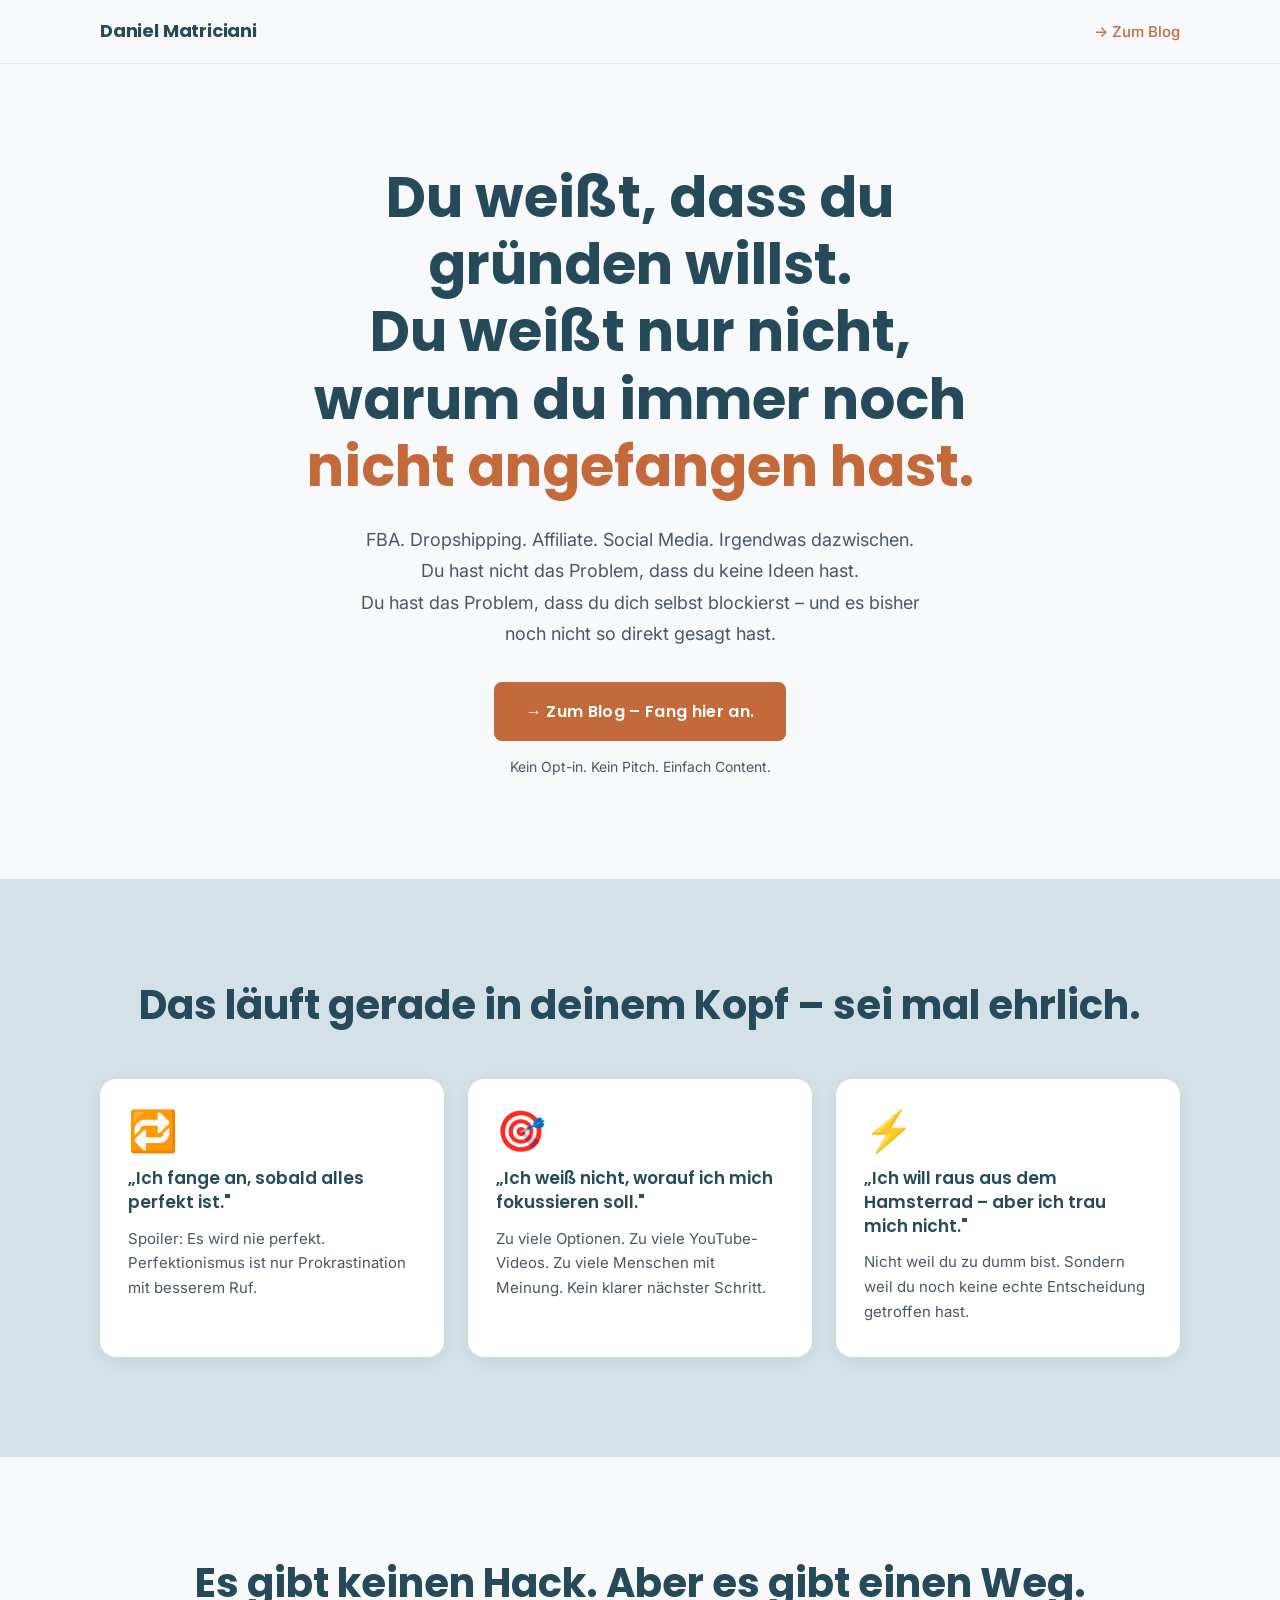
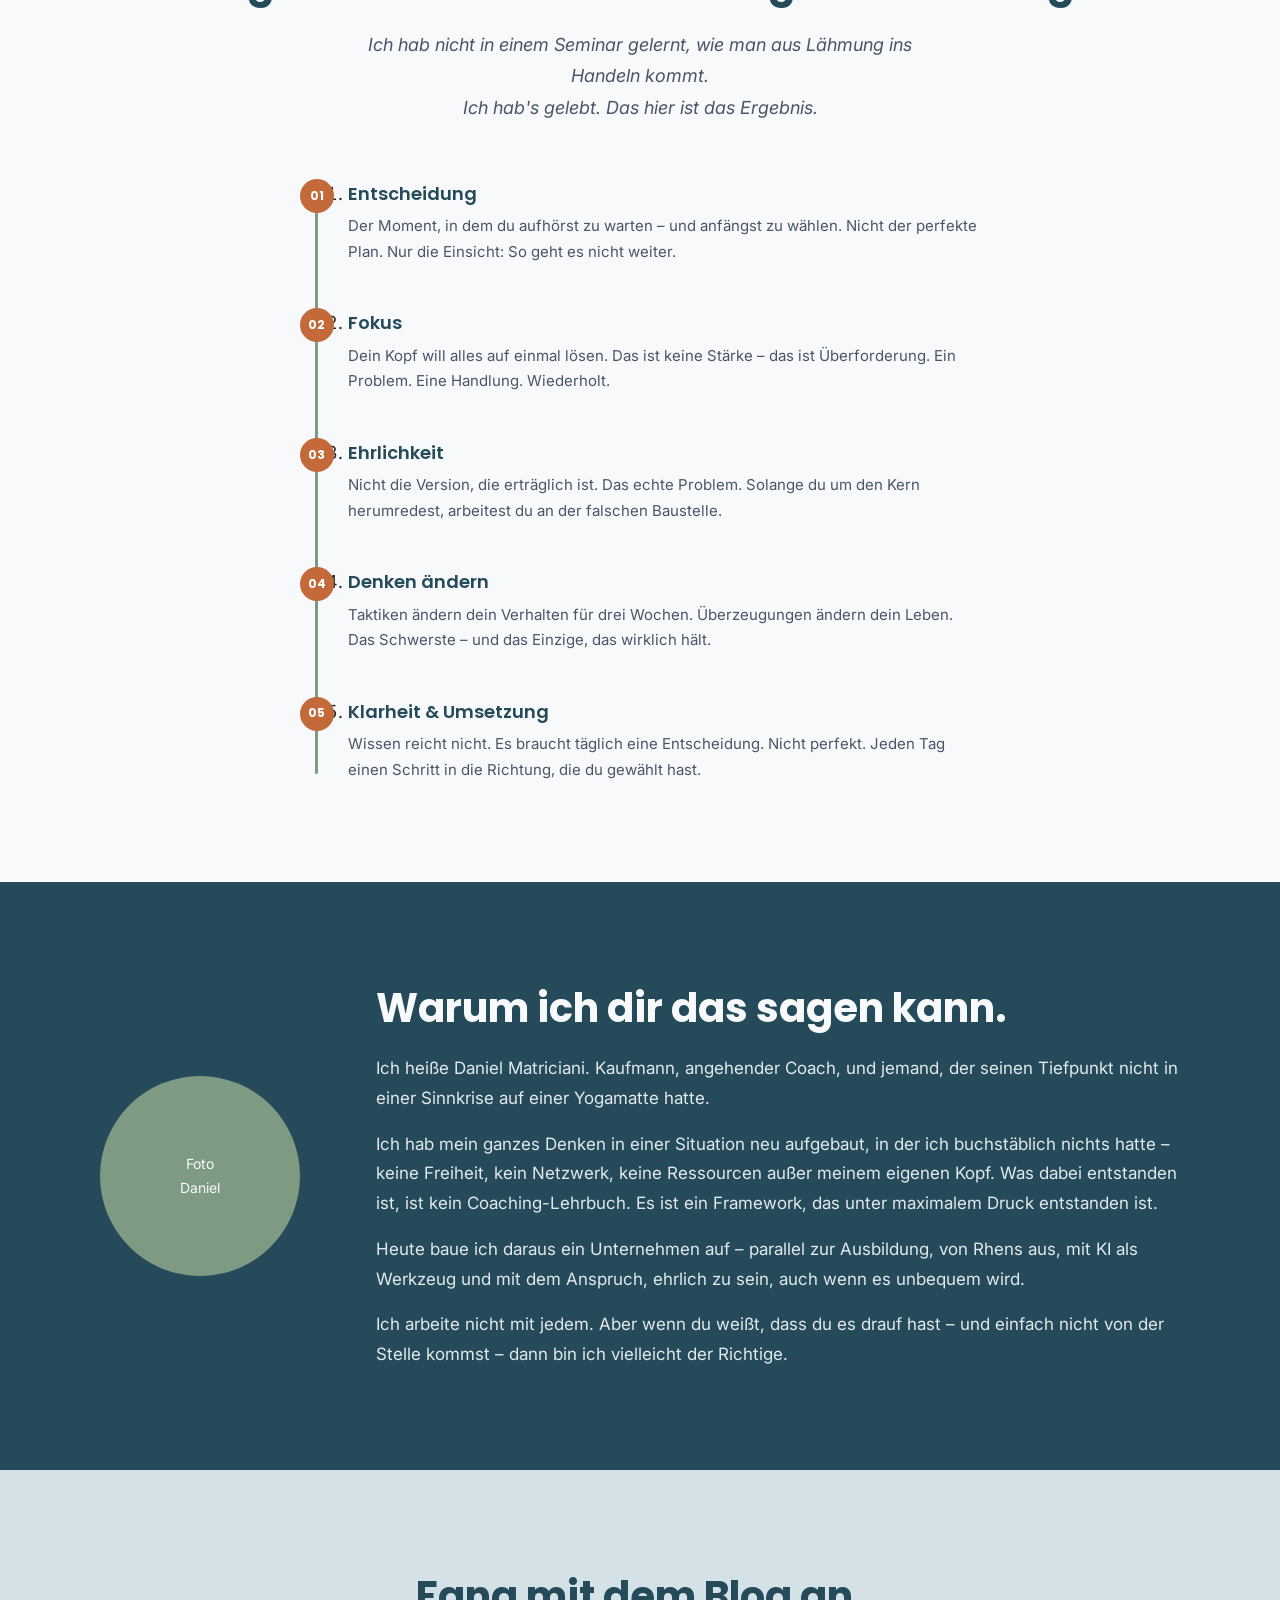
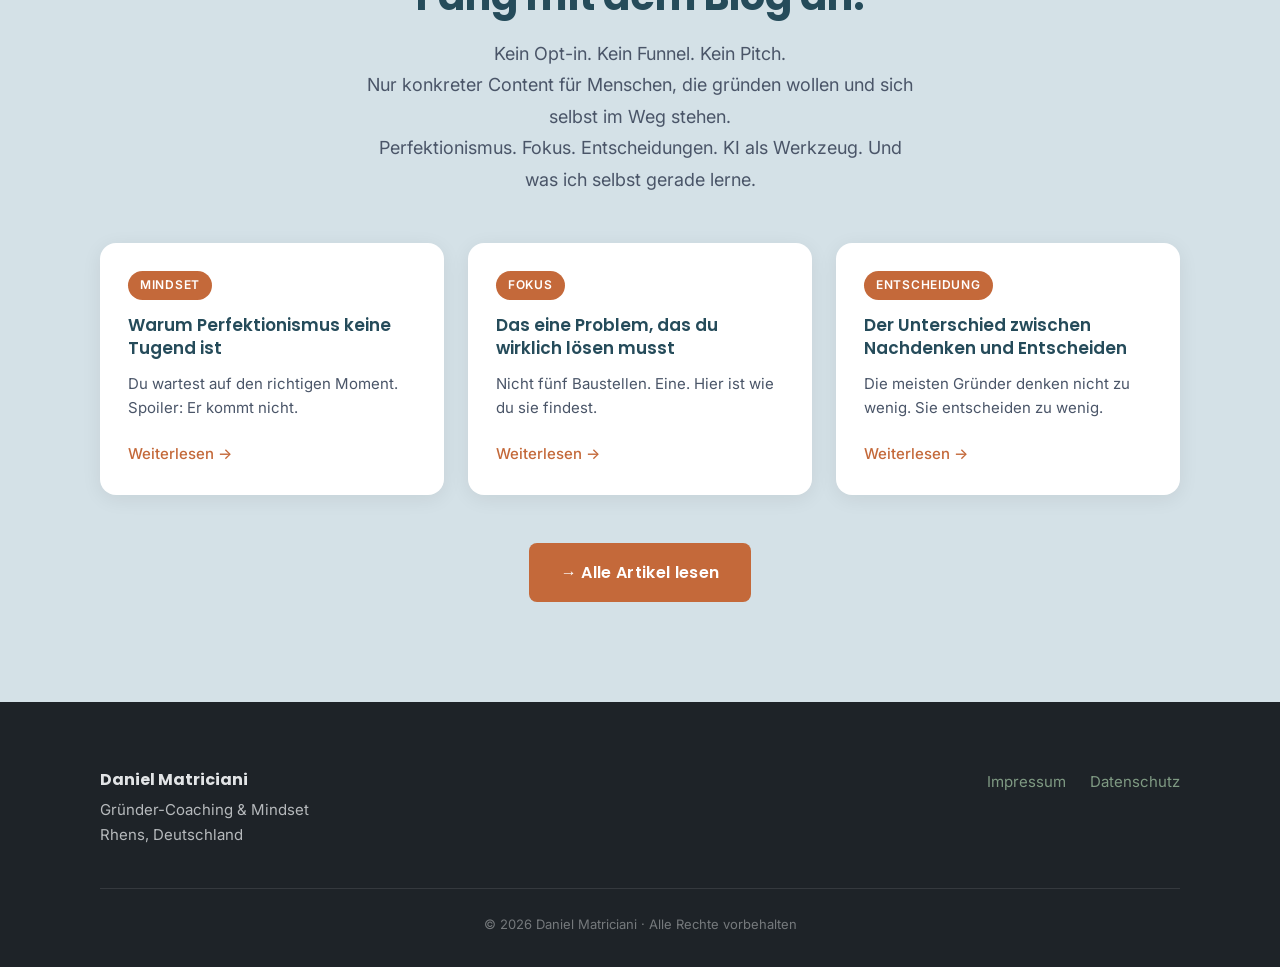
==== index.html @ a430b9f8 "Add high-converting one-pager landing page for Daniel Matriciani Builds a complete, mobile-first sin" ====
<!DOCTYPE html>
<html lang="de">
<head>
  <meta charset="UTF-8" />
  <meta name="viewport" content="width=device-width, initial-scale=1.0" />
  <meta name="description" content="Daniel Matriciani – Gründer-Coaching & Mindset. Für Menschen, die gründen wollen und sich selbst im Weg stehen." />
  <title>Daniel Matriciani – Gründer-Coaching & Mindset</title>

  <!-- Favicon Placeholder -->
  <link rel="icon" href="data:image/svg+xml,<svg xmlns='http://www.w3.org/2000/svg' viewBox='0 0 32 32'><rect width='32' height='32' fill='%23254B5A'/><text x='50%25' y='56%25' dominant-baseline='middle' text-anchor='middle' font-size='20' fill='%23F7F9FB' font-family='sans-serif'>D</text></svg>" />

  <!-- Google Fonts -->
  <style>
    @import url('https://fonts.googleapis.com/css2?family=Inter:wght@400;500&family=Poppins:wght@600;700&display=swap');
  </style>

  <style>
    /* ============================================================
       CSS CUSTOM PROPERTIES
    ============================================================ */
    :root {
      --color-primary:     #254B5A;
      --color-secondary:   #7F9A83;
      --color-accent:      #C4693A;
      --color-bg:          #F7F9FB;
      --color-surface:     #D4E1E7;
      --color-text:        #1E2328;
      --color-text-light:  #4A5568;

      --font-heading: 'Poppins', sans-serif;
      --font-body:    'Inter', sans-serif;

      --radius-card:  16px;
      --shadow-soft:  0 4px 20px rgba(0, 0, 0, 0.07);
      --shadow-hover: 0 8px 32px rgba(0, 0, 0, 0.13);

      --section-pad: clamp(64px, 8vw, 100px);
    }

    /* ============================================================
       RESET & BASE
    ============================================================ */
    *, *::before, *::after {
      box-sizing: border-box;
      margin: 0;
      padding: 0;
    }

    html {
      scroll-behavior: smooth;
      font-size: 100%;
    }

    body {
      font-family: var(--font-body);
      font-size: clamp(1rem, 2vw, 1.125rem);
      line-height: 1.7;
      color: var(--color-text);
      background-color: var(--color-bg);
      -webkit-font-smoothing: antialiased;
    }

    h1, h2, h3 {
      font-family: var(--font-heading);
      line-height: 1.2;
    }

    h2 {
      line-height: 1.3;
    }

    a {
      color: var(--color-accent);
      text-decoration: none;
    }

    a:hover {
      text-decoration: underline;
    }

    img {
      max-width: 100%;
      height: auto;
      display: block;
    }

    ul {
      list-style: none;
    }

    /* ============================================================
       UTILITY CLASSES
    ============================================================ */
    .container {
      width: 100%;
      max-width: 1160px;
      margin-left: auto;
      margin-right: auto;
      padding-left: clamp(20px, 5vw, 40px);
      padding-right: clamp(20px, 5vw, 40px);
    }

    .text-center {
      text-align: center;
    }

    /* CTA Button */
    .btn-cta {
      display: inline-block;
      background-color: var(--color-accent);
      color: #fff;
      font-family: var(--font-heading);
      font-weight: 600;
      font-size: 1rem;
      letter-spacing: 0.02em;
      padding: 16px 32px;
      border-radius: 8px;
      border: none;
      cursor: pointer;
      text-decoration: none;
      transition: filter 0.2s ease, transform 0.2s ease;
    }

    .btn-cta:hover,
    .btn-cta:focus-visible {
      filter: brightness(1.1);
      transform: translateY(-2px);
      text-decoration: none;
    }

    .btn-cta:focus-visible {
      outline: 3px solid var(--color-accent);
      outline-offset: 4px;
    }

    /* ============================================================
       NAVIGATION
    ============================================================ */
    /* nav section start */
    .site-nav {
      position: sticky;
      top: 0;
      z-index: 100;
      height: 64px;
      background-color: var(--color-bg);
      border-bottom: 1px solid rgba(37, 75, 90, 0.08);
      display: flex;
      align-items: center;
      transition: box-shadow 0.2s ease;
    }

    .site-nav.scrolled {
      box-shadow: 0 2px 16px rgba(0, 0, 0, 0.08);
    }

    .nav-inner {
      display: flex;
      align-items: center;
      justify-content: space-between;
      width: 100%;
    }

    .nav-logo {
      font-family: var(--font-heading);
      font-weight: 700;
      font-size: 1.125rem;
      color: var(--color-primary);
      text-decoration: none;
      letter-spacing: -0.01em;
    }

    .nav-logo:hover {
      text-decoration: none;
      opacity: 0.85;
    }

    .nav-cta {
      font-family: var(--font-body);
      font-weight: 500;
      color: var(--color-accent);
      font-size: 0.9375rem;
      text-decoration: none;
      transition: opacity 0.15s ease;
    }

    .nav-cta:hover {
      text-decoration: underline;
      opacity: 0.85;
    }
    /* nav section end */

    /* ============================================================
       SECTION 1: HERO
    ============================================================ */
    /* hero section start */
    .section-hero {
      background-color: var(--color-bg);
      padding: var(--section-pad) 0;
      text-align: center;
    }

    .hero-inner {
      max-width: 720px;
      margin: 0 auto;
    }

    .hero-h1 {
      font-size: clamp(2rem, 5vw, 3.5rem);
      font-weight: 700;
      margin-bottom: 1.5rem;
    }

    .hero-h1 .line-teal {
      display: block;
      color: var(--color-primary);
    }

    .hero-h1 .line-accent {
      display: block;
      color: var(--color-accent);
    }

    .hero-subtext {
      font-size: clamp(1rem, 2vw, 1.125rem);
      color: var(--color-text-light);
      max-width: 580px;
      margin: 0 auto 2rem;
      line-height: 1.75;
    }

    .hero-trust {
      display: block;
      margin-top: 0.875rem;
      font-size: 0.875rem;
      color: var(--color-text-light);
    }
    /* hero section end */

    /* ============================================================
       SECTION 2: PROBLEM
    ============================================================ */
    /* problem section start */
    .section-problem {
      background-color: var(--color-surface);
      padding: var(--section-pad) 0;
    }

    .problem-h2 {
      font-size: clamp(1.5rem, 3.5vw, 2.5rem);
      color: var(--color-primary);
      text-align: center;
      margin-bottom: 3rem;
    }

    .problem-cards {
      display: grid;
      grid-template-columns: repeat(3, 1fr);
      gap: 24px;
    }

    @media (max-width: 768px) {
      .problem-cards {
        grid-template-columns: 1fr;
      }
    }

    .problem-card {
      background: #fff;
      border-radius: var(--radius-card);
      padding: 32px 28px;
      box-shadow: var(--shadow-soft);
      transition: transform 0.2s ease, box-shadow 0.2s ease;
    }

    .problem-card:hover {
      transform: translateY(-4px);
      box-shadow: var(--shadow-hover);
    }

    .problem-card-icon {
      font-size: 2.5rem;
      line-height: 1;
      margin-bottom: 16px;
      display: block;
    }

    .problem-card-headline {
      font-family: var(--font-heading);
      font-weight: 600;
      font-size: 1.0625rem;
      color: var(--color-primary);
      margin-bottom: 0.75rem;
      line-height: 1.4;
    }

    .problem-card-text {
      font-size: 0.9375rem;
      color: var(--color-text-light);
      line-height: 1.65;
    }
    /* problem section end */

    /* ============================================================
       SECTION 3: FRAMEWORK
    ============================================================ */
    /* framework section start */
    .section-framework {
      background-color: var(--color-bg);
      padding: var(--section-pad) 0;
    }

    .framework-h2 {
      font-size: clamp(1.5rem, 3.5vw, 2.5rem);
      color: var(--color-primary);
      text-align: center;
      margin-bottom: 1.25rem;
    }

    .framework-intro {
      font-style: italic;
      color: var(--color-text-light);
      text-align: center;
      max-width: 600px;
      margin: 0 auto 3.5rem;
      line-height: 1.75;
    }

    /* Timeline */
    .timeline {
      position: relative;
      max-width: 680px;
      margin: 0 auto;
      padding-left: 48px;
    }

    .timeline::before {
      content: '';
      position: absolute;
      left: 15px;
      top: 8px;
      bottom: 8px;
      width: 3px;
      background-color: var(--color-secondary);
      border-radius: 2px;
    }

    .timeline-step {
      position: relative;
      margin-bottom: 2.75rem;
    }

    .timeline-step:last-child {
      margin-bottom: 0;
    }

    .timeline-badge {
      position: absolute;
      left: -48px;
      top: 0;
      width: 34px;
      height: 34px;
      border-radius: 50%;
      background-color: var(--color-accent);
      color: #fff;
      font-family: var(--font-heading);
      font-weight: 700;
      font-size: 0.75rem;
      display: flex;
      align-items: center;
      justify-content: center;
      letter-spacing: 0.01em;
    }

    .timeline-title {
      font-family: var(--font-heading);
      font-weight: 600;
      font-size: 1.125rem;
      color: var(--color-primary);
      margin-bottom: 0.5rem;
      line-height: 1.3;
    }

    .timeline-text {
      color: var(--color-text-light);
      font-size: 0.9375rem;
      line-height: 1.7;
    }
    /* framework section end */

    /* ============================================================
       SECTION 4: ÜBER MICH
    ============================================================ */
    /* about section start */
    .section-about {
      background-color: var(--color-primary);
      padding: var(--section-pad) 0;
    }

    .about-inner {
      display: grid;
      grid-template-columns: 220px 1fr;
      gap: 56px;
      align-items: center;
    }

    @media (max-width: 680px) {
      .about-inner {
        grid-template-columns: 1fr;
        gap: 32px;
        text-align: center;
      }

      .about-photo-wrap {
        margin: 0 auto;
      }
    }

    .about-photo-wrap {
      width: 200px;
      height: 200px;
      border-radius: 50%;
      overflow: hidden;
      background-color: var(--color-secondary);
      display: flex;
      align-items: center;
      justify-content: center;
      flex-shrink: 0;
    }

    .about-photo-wrap img {
      width: 100%;
      height: 100%;
      object-fit: cover;
      object-position: top center;
    }

    .about-photo-placeholder {
      color: var(--color-bg);
      font-family: var(--font-body);
      font-size: 0.875rem;
      text-align: center;
    }

    .about-h2 {
      font-size: clamp(1.5rem, 3.5vw, 2.5rem);
      color: var(--color-bg);
      margin-bottom: 1.25rem;
    }

    .about-copy {
      color: rgba(247, 249, 251, 0.9);
      font-size: clamp(0.9375rem, 1.8vw, 1.0625rem);
      line-height: 1.75;
    }

    .about-copy p + p {
      margin-top: 1rem;
    }
    /* about section end */

    /* ============================================================
       SECTION 5: BLOG
    ============================================================ */
    /* blog section start */
    .section-blog {
      background-color: var(--color-surface);
      padding: var(--section-pad) 0;
    }

    .blog-h2 {
      font-size: clamp(1.5rem, 3.5vw, 2.5rem);
      color: var(--color-primary);
      text-align: center;
      margin-bottom: 1rem;
    }

    .blog-subtext {
      text-align: center;
      max-width: 560px;
      margin: 0 auto 3rem;
      color: var(--color-text-light);
      line-height: 1.75;
    }

    .blog-cards {
      display: grid;
      grid-template-columns: repeat(3, 1fr);
      gap: 24px;
      margin-bottom: 3rem;
    }

    @media (max-width: 768px) {
      .blog-cards {
        grid-template-columns: 1fr;
      }
    }

    .blog-card {
      background: #fff;
      border-radius: var(--radius-card);
      padding: 28px;
      box-shadow: var(--shadow-soft);
      display: flex;
      flex-direction: column;
      transition: transform 0.2s ease, box-shadow 0.2s ease;
    }

    .blog-card:hover {
      transform: translateY(-4px);
      box-shadow: var(--shadow-hover);
    }

    .blog-card-tag {
      display: inline-block;
      background-color: var(--color-accent);
      color: #fff;
      font-size: 0.75rem;
      font-weight: 600;
      text-transform: uppercase;
      letter-spacing: 0.06em;
      padding: 4px 12px;
      border-radius: 20px;
      margin-bottom: 14px;
      width: fit-content;
    }

    .blog-card-title {
      font-family: var(--font-heading);
      font-weight: 600;
      font-size: 1.0625rem;
      color: var(--color-primary);
      line-height: 1.35;
      margin-bottom: 0.75rem;
    }

    .blog-card-teaser {
      font-size: 0.9375rem;
      color: var(--color-text-light);
      line-height: 1.65;
      flex: 1;
      margin-bottom: 1.25rem;
    }

    .blog-card-link {
      font-weight: 500;
      font-size: 0.9375rem;
      color: var(--color-accent);
      text-decoration: none;
      margin-top: auto;
      transition: opacity 0.15s ease;
    }

    .blog-card-link:hover {
      text-decoration: underline;
      opacity: 0.85;
    }

    .blog-cta-wrap {
      text-align: center;
    }
    /* blog section end */

    /* ============================================================
       SECTION 6: FOOTER
    ============================================================ */
    /* footer section start */
    .site-footer {
      background-color: var(--color-text);
      padding: clamp(40px, 5vw, 64px) 0 32px;
    }

    .footer-inner {
      display: grid;
      grid-template-columns: 1fr 1fr;
      gap: 32px;
      margin-bottom: 2.5rem;
    }

    @media (max-width: 560px) {
      .footer-inner {
        grid-template-columns: 1fr;
        gap: 24px;
      }

      .footer-links {
        text-align: left;
      }
    }

    .footer-brand {
      color: rgba(247, 249, 251, 0.7);
      font-size: 0.9375rem;
      line-height: 1.7;
    }

    .footer-brand-name {
      display: block;
      font-family: var(--font-heading);
      font-weight: 700;
      font-size: 1rem;
      color: rgba(247, 249, 251, 0.9);
      margin-bottom: 0.25rem;
    }

    .footer-links {
      text-align: right;
    }

    .footer-links ul {
      display: flex;
      gap: 24px;
      justify-content: flex-end;
      margin-bottom: 0;
    }

    @media (max-width: 560px) {
      .footer-links ul {
        justify-content: flex-start;
      }
    }

    .footer-links a {
      color: var(--color-secondary);
      font-size: 0.9375rem;
      text-decoration: none;
      transition: opacity 0.15s ease;
    }

    .footer-links a:hover {
      text-decoration: underline;
      opacity: 0.85;
    }

    .footer-copy {
      border-top: 1px solid rgba(247, 249, 251, 0.1);
      padding-top: 1.5rem;
      text-align: center;
      color: rgba(247, 249, 251, 0.4);
      font-size: 0.8125rem;
    }
    /* footer section end */

    /* ============================================================
       ACCESSIBILITY: FOCUS STYLES
    ============================================================ */
    :focus-visible {
      outline: 3px solid var(--color-accent);
      outline-offset: 3px;
    }

    /* Skip to content */
    .skip-link {
      position: absolute;
      top: -100%;
      left: 0;
      background: var(--color-accent);
      color: #fff;
      padding: 8px 16px;
      font-size: 0.875rem;
      font-weight: 600;
      border-radius: 0 0 8px 0;
      z-index: 200;
    }

    .skip-link:focus {
      top: 0;
    }

    /* ============================================================
       SCROLL-TRIGGERED NAV SHADOW (JS-free fallback via CSS)
       We use a tiny inline script for this.
    ============================================================ */

    /* ============================================================
       RESPONSIVE TWEAKS
    ============================================================ */
    @media (max-width: 480px) {
      .btn-cta {
        width: 100%;
        text-align: center;
      }

      .timeline {
        padding-left: 44px;
      }
    }

    /* ============================================================
       PRINT STYLES
    ============================================================ */
    @media print {
      .site-nav,
      .skip-link {
        display: none;
      }
    }
  </style>
</head>

<body>

  <!-- Skip Navigation (Accessibility) -->
  <a class="skip-link" href="#main-content">Zum Hauptinhalt springen</a>

  <!-- ============================================================
       NAVIGATION
  ============================================================ -->
  <!-- nav section start -->
  <nav class="site-nav" id="site-nav" role="navigation" aria-label="Hauptnavigation">
    <div class="container nav-inner">
      <a href="/" class="nav-logo" aria-label="Daniel Matriciani – Startseite">Daniel Matriciani</a>
      <a href="#blog" class="nav-cta" aria-label="Zum Blog navigieren">→ Zum Blog</a>
    </div>
  </nav>
  <!-- nav section end -->

  <main id="main-content">

    <!-- ============================================================
         SECTION 1: HERO
    ============================================================ -->
    <!-- hero section start -->
    <section class="section-hero" aria-labelledby="hero-heading">
      <div class="container">
        <div class="hero-inner">
          <h1 class="hero-h1" id="hero-heading">
            <span class="line-teal">Du weißt, dass du gründen willst.<br>Du weißt nur nicht, warum du immer noch</span>
            <span class="line-accent">nicht angefangen hast.</span>
          </h1>
          <p class="hero-subtext">
            FBA. Dropshipping. Affiliate. Social Media. Irgendwas dazwischen.<br>
            Du hast nicht das Problem, dass du keine Ideen hast.<br>
            Du hast das Problem, dass du dich selbst blockierst –&nbsp;und es bisher noch nicht so direkt gesagt hast.
          </p>
          <a href="#blog" class="btn-cta">→ Zum Blog – Fang hier an.</a>
          <span class="hero-trust">Kein Opt-in. Kein Pitch. Einfach Content.</span>
        </div>
      </div>
    </section>
    <!-- hero section end -->

    <!-- ============================================================
         SECTION 2: PROBLEM
    ============================================================ -->
    <!-- problem section start -->
    <section class="section-problem" aria-labelledby="problem-heading">
      <div class="container">
        <h2 class="problem-h2" id="problem-heading">Das läuft gerade in deinem Kopf – sei mal ehrlich.</h2>
        <div class="problem-cards" role="list">

          <!-- Card 1 -->
          <article class="problem-card" role="listitem">
            <span class="problem-card-icon" aria-hidden="true">🔁</span>
            <h3 class="problem-card-headline">„Ich fange an, sobald alles perfekt ist."</h3>
            <p class="problem-card-text">Spoiler: Es wird nie perfekt. Perfektionismus ist nur Prokrastination mit besserem Ruf.</p>
          </article>

          <!-- Card 2 -->
          <article class="problem-card" role="listitem">
            <span class="problem-card-icon" aria-hidden="true">🎯</span>
            <h3 class="problem-card-headline">„Ich weiß nicht, worauf ich mich fokussieren soll."</h3>
            <p class="problem-card-text">Zu viele Optionen. Zu viele YouTube-Videos. Zu viele Menschen mit Meinung. Kein klarer nächster Schritt.</p>
          </article>

          <!-- Card 3 -->
          <article class="problem-card" role="listitem">
            <span class="problem-card-icon" aria-hidden="true">⚡</span>
            <h3 class="problem-card-headline">„Ich will raus aus dem Hamsterrad – aber ich trau mich nicht."</h3>
            <p class="problem-card-text">Nicht weil du zu dumm bist. Sondern weil du noch keine echte Entscheidung getroffen hast.</p>
          </article>

        </div>
      </div>
    </section>
    <!-- problem section end -->

    <!-- ============================================================
         SECTION 3: FRAMEWORK
    ============================================================ -->
    <!-- framework section start -->
    <section class="section-framework" aria-labelledby="framework-heading">
      <div class="container">
        <h2 class="framework-h2" id="framework-heading">Es gibt keinen Hack. Aber es gibt einen Weg.</h2>
        <p class="framework-intro">
          Ich hab nicht in einem Seminar gelernt, wie man aus Lähmung ins Handeln kommt.<br>
          Ich hab's gelebt. Das hier ist das Ergebnis.
        </p>

        <ol class="timeline" aria-label="5-Schritte-Framework">

          <li class="timeline-step">
            <span class="timeline-badge" aria-hidden="true">01</span>
            <h3 class="timeline-title">Entscheidung</h3>
            <p class="timeline-text">Der Moment, in dem du aufhörst zu warten – und anfängst zu wählen. Nicht der perfekte Plan. Nur die Einsicht: So geht es nicht weiter.</p>
          </li>

          <li class="timeline-step">
            <span class="timeline-badge" aria-hidden="true">02</span>
            <h3 class="timeline-title">Fokus</h3>
            <p class="timeline-text">Dein Kopf will alles auf einmal lösen. Das ist keine Stärke – das ist Überforderung. Ein Problem. Eine Handlung. Wiederholt.</p>
          </li>

          <li class="timeline-step">
            <span class="timeline-badge" aria-hidden="true">03</span>
            <h3 class="timeline-title">Ehrlichkeit</h3>
            <p class="timeline-text">Nicht die Version, die erträglich ist. Das echte Problem. Solange du um den Kern herumredest, arbeitest du an der falschen Baustelle.</p>
          </li>

          <li class="timeline-step">
            <span class="timeline-badge" aria-hidden="true">04</span>
            <h3 class="timeline-title">Denken ändern</h3>
            <p class="timeline-text">Taktiken ändern dein Verhalten für drei Wochen. Überzeugungen ändern dein Leben. Das Schwerste – und das Einzige, das wirklich hält.</p>
          </li>

          <li class="timeline-step">
            <span class="timeline-badge" aria-hidden="true">05</span>
            <h3 class="timeline-title">Klarheit &amp; Umsetzung</h3>
            <p class="timeline-text">Wissen reicht nicht. Es braucht täglich eine Entscheidung. Nicht perfekt. Jeden Tag einen Schritt in die Richtung, die du gewählt hast.</p>
          </li>

        </ol>
      </div>
    </section>
    <!-- framework section end -->

    <!-- ============================================================
         SECTION 4: ÜBER MICH
    ============================================================ -->
    <!-- about section start -->
    <section class="section-about" aria-labelledby="about-heading">
      <div class="container">
        <div class="about-inner">

          <!-- Photo -->
          <div class="about-photo-wrap" role="img" aria-label="Foto von Daniel Matriciani">
            <span class="about-photo-placeholder" aria-hidden="true">Foto<br>Daniel</span>
          </div>

          <!-- Text -->
          <div class="about-text">
            <h2 class="about-h2" id="about-heading">Warum ich dir das sagen kann.</h2>
            <div class="about-copy">
              <p>Ich heiße Daniel Matriciani. Kaufmann, angehender Coach, und jemand, der seinen Tiefpunkt nicht in einer Sinnkrise auf einer Yogamatte hatte.</p>
              <p>Ich hab mein ganzes Denken in einer Situation neu aufgebaut, in der ich buchstäblich nichts hatte – keine Freiheit, kein Netzwerk, keine Ressourcen außer meinem eigenen Kopf. Was dabei entstanden ist, ist kein Coaching-Lehrbuch. Es ist ein Framework, das unter maximalem Druck entstanden ist.</p>
              <p>Heute baue ich daraus ein Unternehmen auf – parallel zur Ausbildung, von Rhens aus, mit KI als Werkzeug und mit dem Anspruch, ehrlich zu sein, auch wenn es unbequem wird.</p>
              <p>Ich arbeite nicht mit jedem. Aber wenn du weißt, dass du es drauf hast – und einfach nicht von der Stelle kommst – dann bin ich vielleicht der Richtige.</p>
            </div>
          </div>

        </div>
      </div>
    </section>
    <!-- about section end -->

    <!-- ============================================================
         SECTION 5: BLOG
    ============================================================ -->
    <!-- blog section start -->
    <section class="section-blog" id="blog" aria-labelledby="blog-heading">
      <div class="container">
        <h2 class="blog-h2" id="blog-heading">Fang mit dem Blog an.</h2>
        <p class="blog-subtext">
          Kein Opt-in. Kein Funnel. Kein Pitch.<br>
          Nur konkreter Content für Menschen, die gründen wollen und sich selbst im Weg stehen.<br>
          Perfektionismus. Fokus. Entscheidungen. KI als Werkzeug. Und was ich selbst gerade lerne.
        </p>

        <div class="blog-cards" role="list">

          <!-- Blog Card 1 -->
          <article class="blog-card" role="listitem">
            <span class="blog-card-tag" aria-label="Kategorie: Mindset">Mindset</span>
            <h3 class="blog-card-title">Warum Perfektionismus keine Tugend ist</h3>
            <p class="blog-card-teaser">Du wartest auf den richtigen Moment. Spoiler: Er kommt nicht.</p>
            <a href="#" class="blog-card-link" aria-label="Artikel lesen: Warum Perfektionismus keine Tugend ist">Weiterlesen →</a>
          </article>

          <!-- Blog Card 2 -->
          <article class="blog-card" role="listitem">
            <span class="blog-card-tag" aria-label="Kategorie: Fokus">Fokus</span>
            <h3 class="blog-card-title">Das eine Problem, das du wirklich lösen musst</h3>
            <p class="blog-card-teaser">Nicht fünf Baustellen. Eine. Hier ist wie du sie findest.</p>
            <a href="#" class="blog-card-link" aria-label="Artikel lesen: Das eine Problem, das du wirklich lösen musst">Weiterlesen →</a>
          </article>

          <!-- Blog Card 3 -->
          <article class="blog-card" role="listitem">
            <span class="blog-card-tag" aria-label="Kategorie: Entscheidung">Entscheidung</span>
            <h3 class="blog-card-title">Der Unterschied zwischen Nachdenken und Entscheiden</h3>
            <p class="blog-card-teaser">Die meisten Gründer denken nicht zu wenig. Sie entscheiden zu wenig.</p>
            <a href="#" class="blog-card-link" aria-label="Artikel lesen: Der Unterschied zwischen Nachdenken und Entscheiden">Weiterlesen →</a>
          </article>

        </div>

        <div class="blog-cta-wrap">
          <a href="#" class="btn-cta" aria-label="Alle Blog-Artikel lesen">→ Alle Artikel lesen</a>
        </div>

      </div>
    </section>
    <!-- blog section end -->

  </main>

  <!-- ============================================================
       SECTION 6: FOOTER
  ============================================================ -->
  <!-- footer section start -->
  <footer class="site-footer" role="contentinfo">
    <div class="container">
      <div class="footer-inner">

        <!-- Brand -->
        <div class="footer-brand">
          <span class="footer-brand-name">Daniel Matriciani</span>
          Gründer-Coaching &amp; Mindset<br>
          Rhens, Deutschland
        </div>

        <!-- Links -->
        <nav class="footer-links" aria-label="Footer-Navigation">
          <ul>
            <li><a href="#">Impressum</a></li>
            <li><a href="#">Datenschutz</a></li>
          </ul>
        </nav>

      </div>

      <p class="footer-copy">
        &copy; 2026 Daniel Matriciani &middot; Alle Rechte vorbehalten
      </p>
    </div>
  </footer>
  <!-- footer section end -->

  <!-- ============================================================
       MINIMAL JS: Nav shadow on scroll only
  ============================================================ -->
  <script>
    (function () {
      var nav = document.getElementById('site-nav');
      if (!nav) return;
      window.addEventListener('scroll', function () {
        if (window.scrollY > 8) {
          nav.classList.add('scrolled');
        } else {
          nav.classList.remove('scrolled');
        }
      }, { passive: true });
    })();
  </script>

</body>
</html>
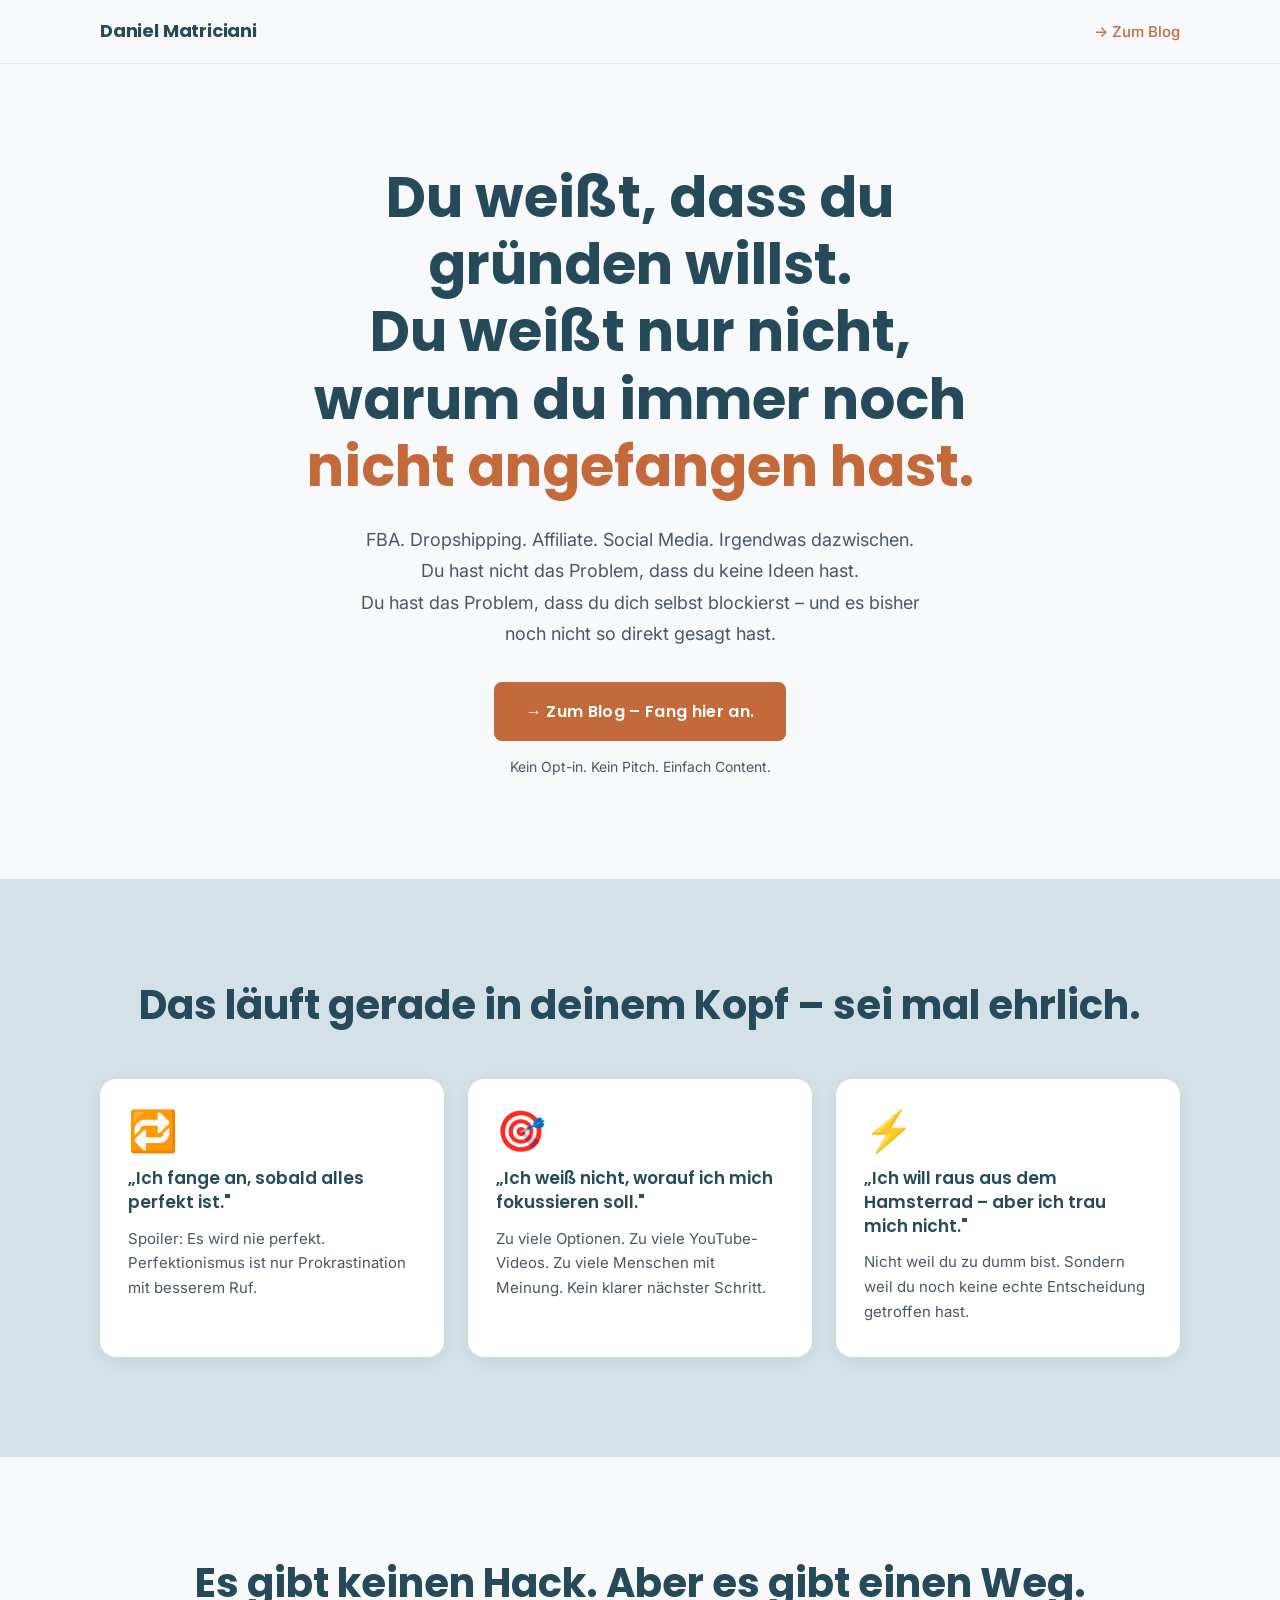
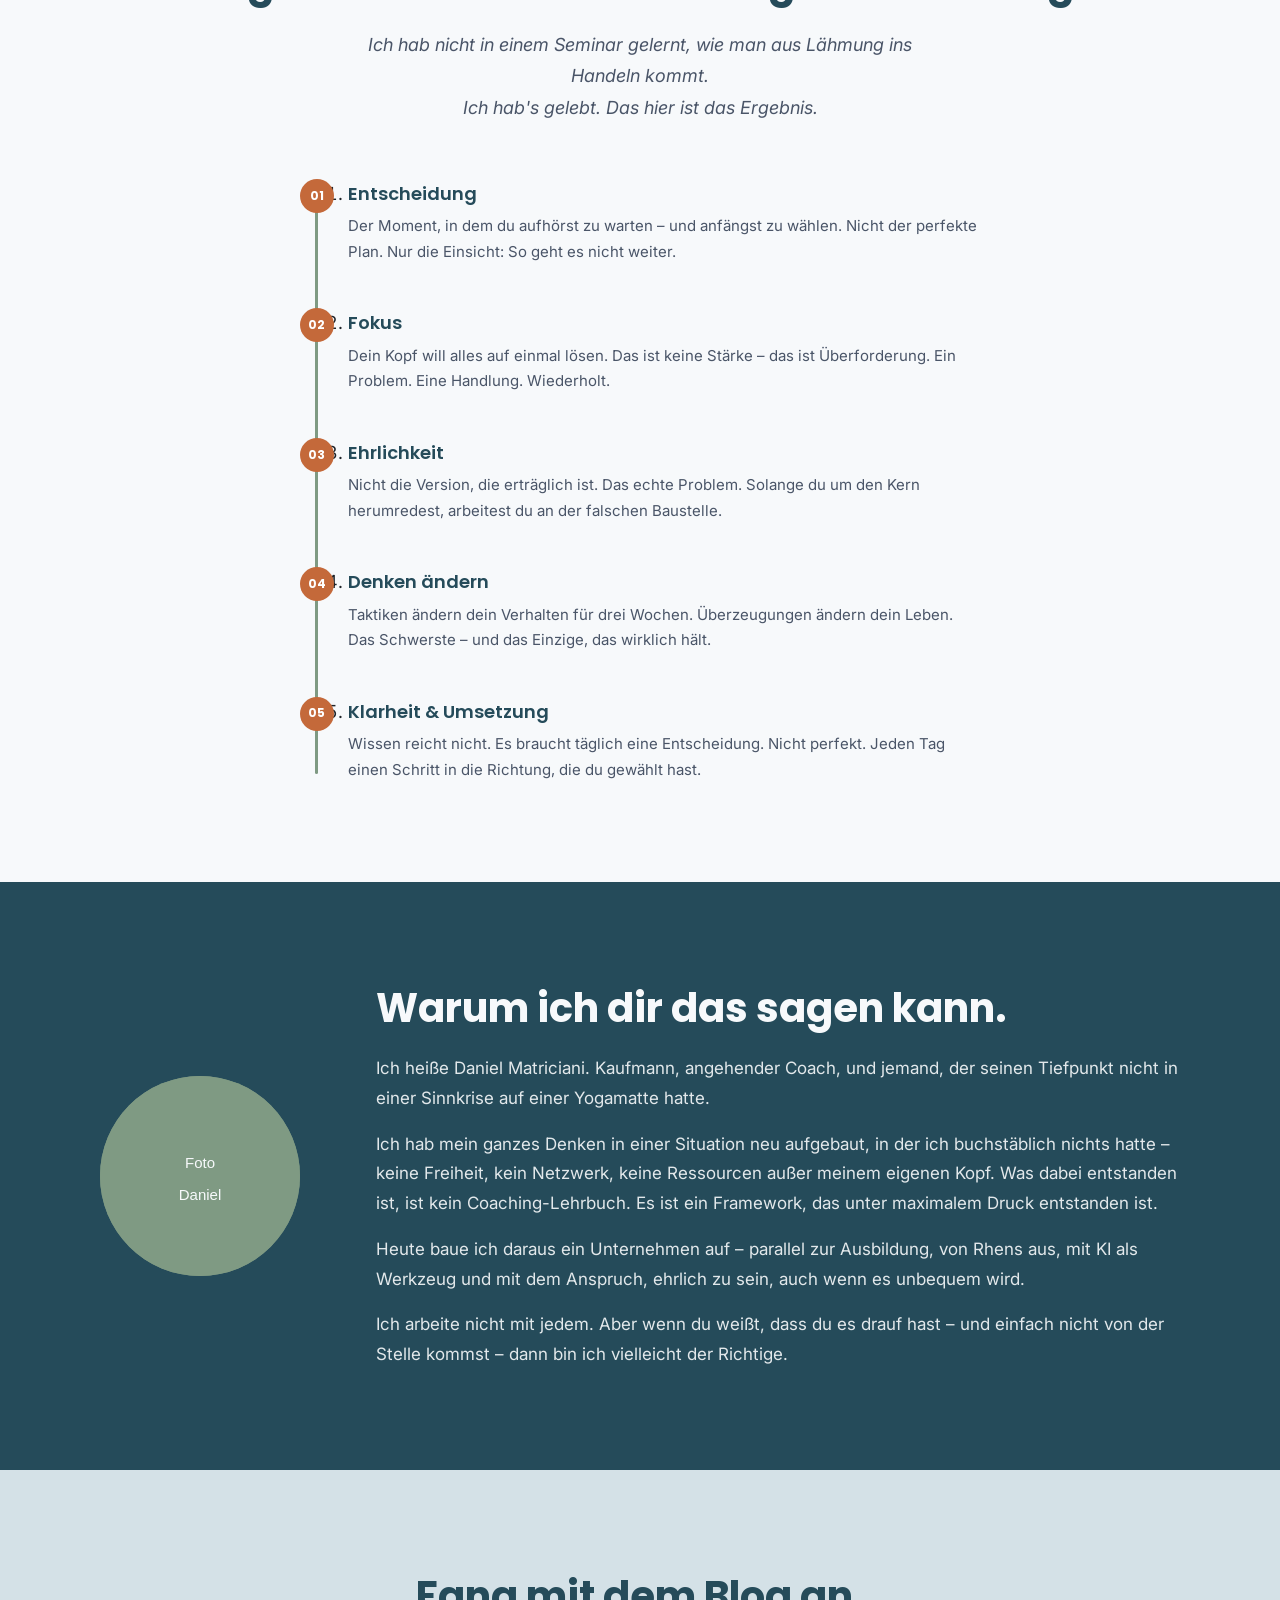
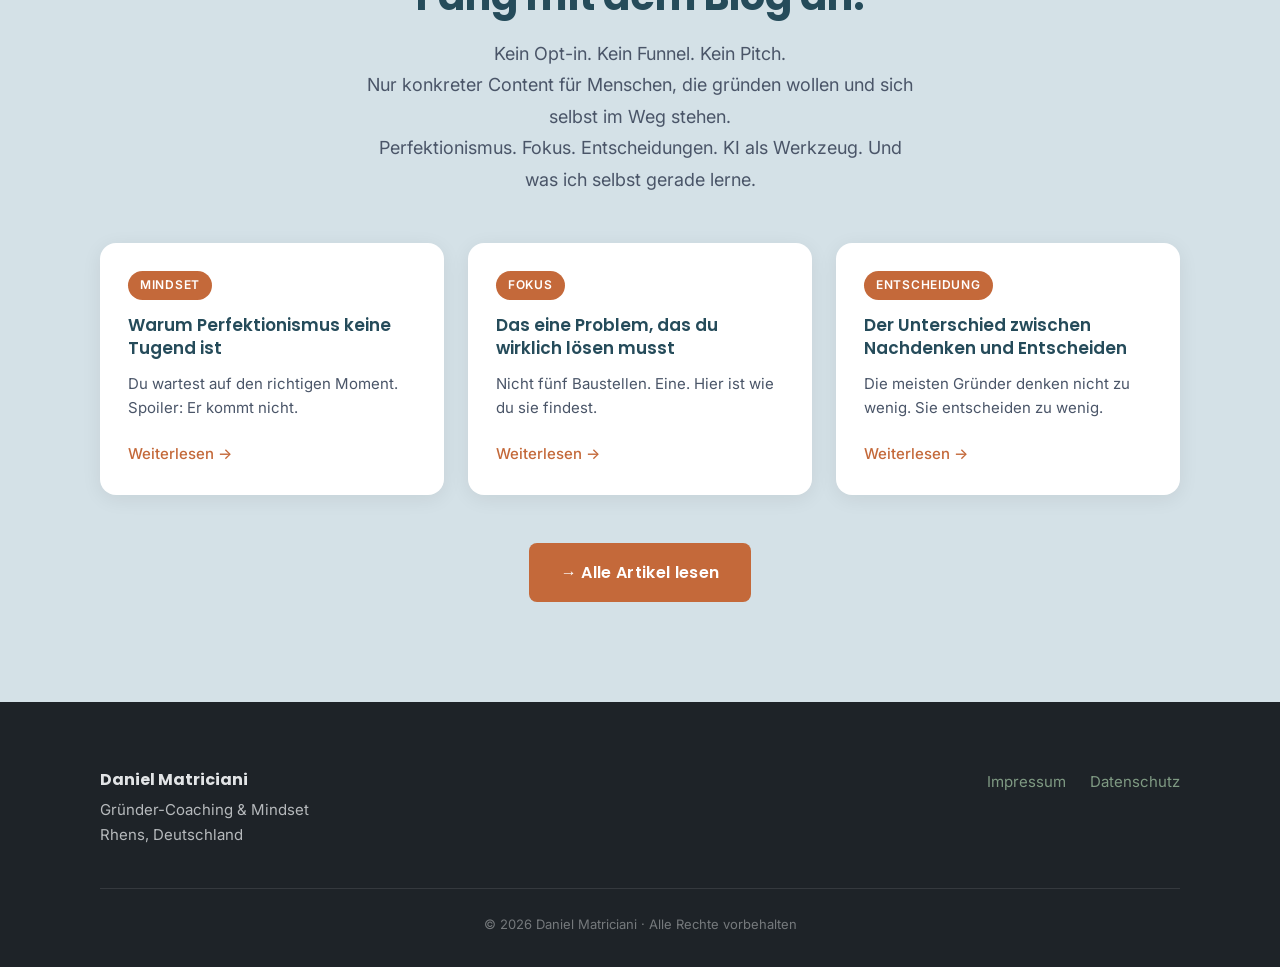
==== commit a1cd5d7f: "feat: hochkonvertierender One-Pager für daniel-matriciani.de Vollständige Landing Page als Single HT" ====
--- a/index.html
+++ b/index.html
@@ -432,13 +432,6 @@
       height: 100%;
       object-fit: cover;
       object-position: top center;
-    }
-
-    .about-photo-placeholder {
-      color: var(--color-bg);
-      font-family: var(--font-body);
-      font-size: 0.875rem;
-      text-align: center;
     }
 
     .about-h2 {
@@ -832,8 +825,19 @@
         <div class="about-inner">
 
           <!-- Photo -->
-          <div class="about-photo-wrap" role="img" aria-label="Foto von Daniel Matriciani">
-            <span class="about-photo-placeholder" aria-hidden="true">Foto<br>Daniel</span>
+          <!--
+            FOTO ERSETZEN: Ersetze das src-Attribut unten mit deinem echten Foto-Pfad.
+            Empfohlene Bildgröße: 400x400px (quadratisch), wird rund beschnitten.
+            Beispiel: src="images/daniel-matriciani.jpg"
+          -->
+          <div class="about-photo-wrap">
+            <img
+              src="data:image/svg+xml,%3Csvg xmlns='http://www.w3.org/2000/svg' width='200' height='200'%3E%3Crect width='200' height='200' fill='%237F9A83'/%3E%3Ctext x='50%25' y='44%25' dominant-baseline='middle' text-anchor='middle' font-size='15' fill='%23F7F9FB' font-family='sans-serif' font-weight='500'%3EFoto%3C/text%3E%3Ctext x='50%25' y='60%25' dominant-baseline='middle' text-anchor='middle' font-size='15' fill='%23F7F9FB' font-family='sans-serif' font-weight='500'%3EDaniel%3C/text%3E%3C/svg%3E"
+              alt="Daniel Matriciani"
+              width="200"
+              height="200"
+              id="photo-daniel"
+            >
           </div>
 
           <!-- Text -->
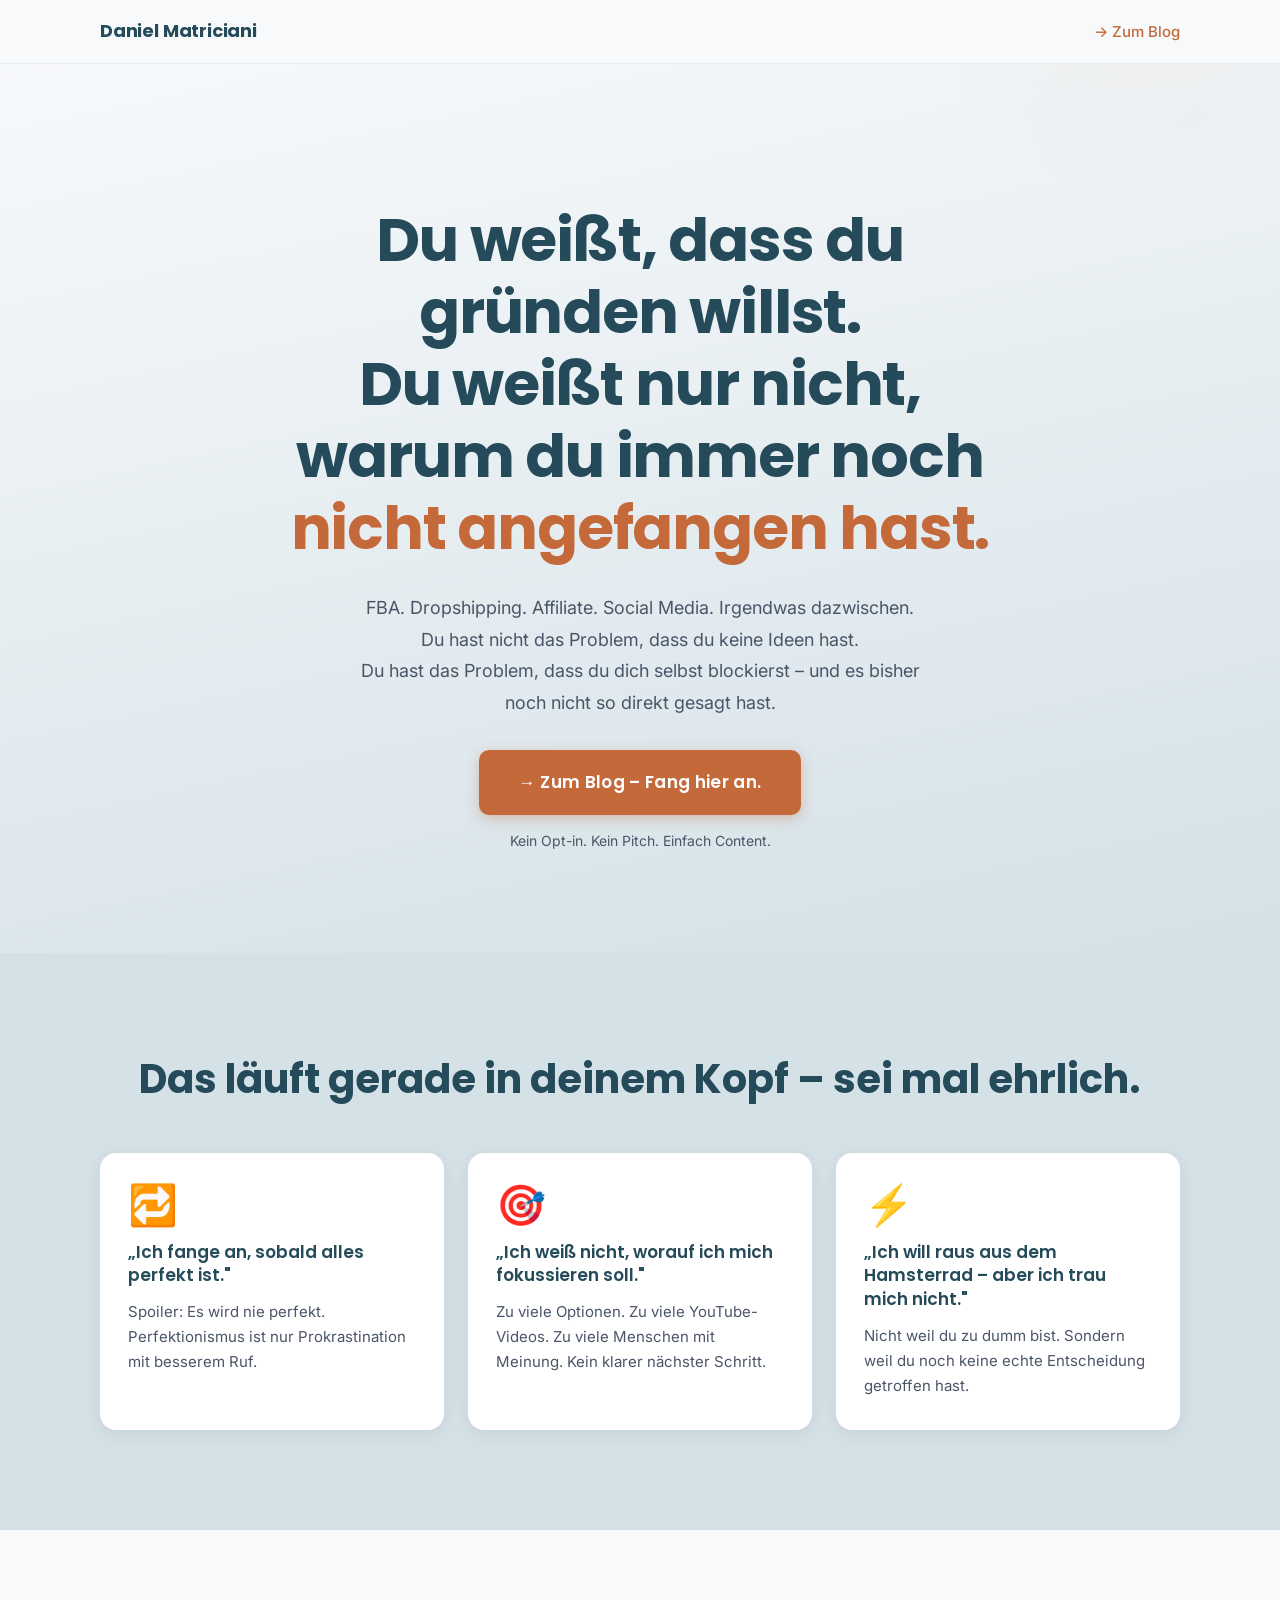
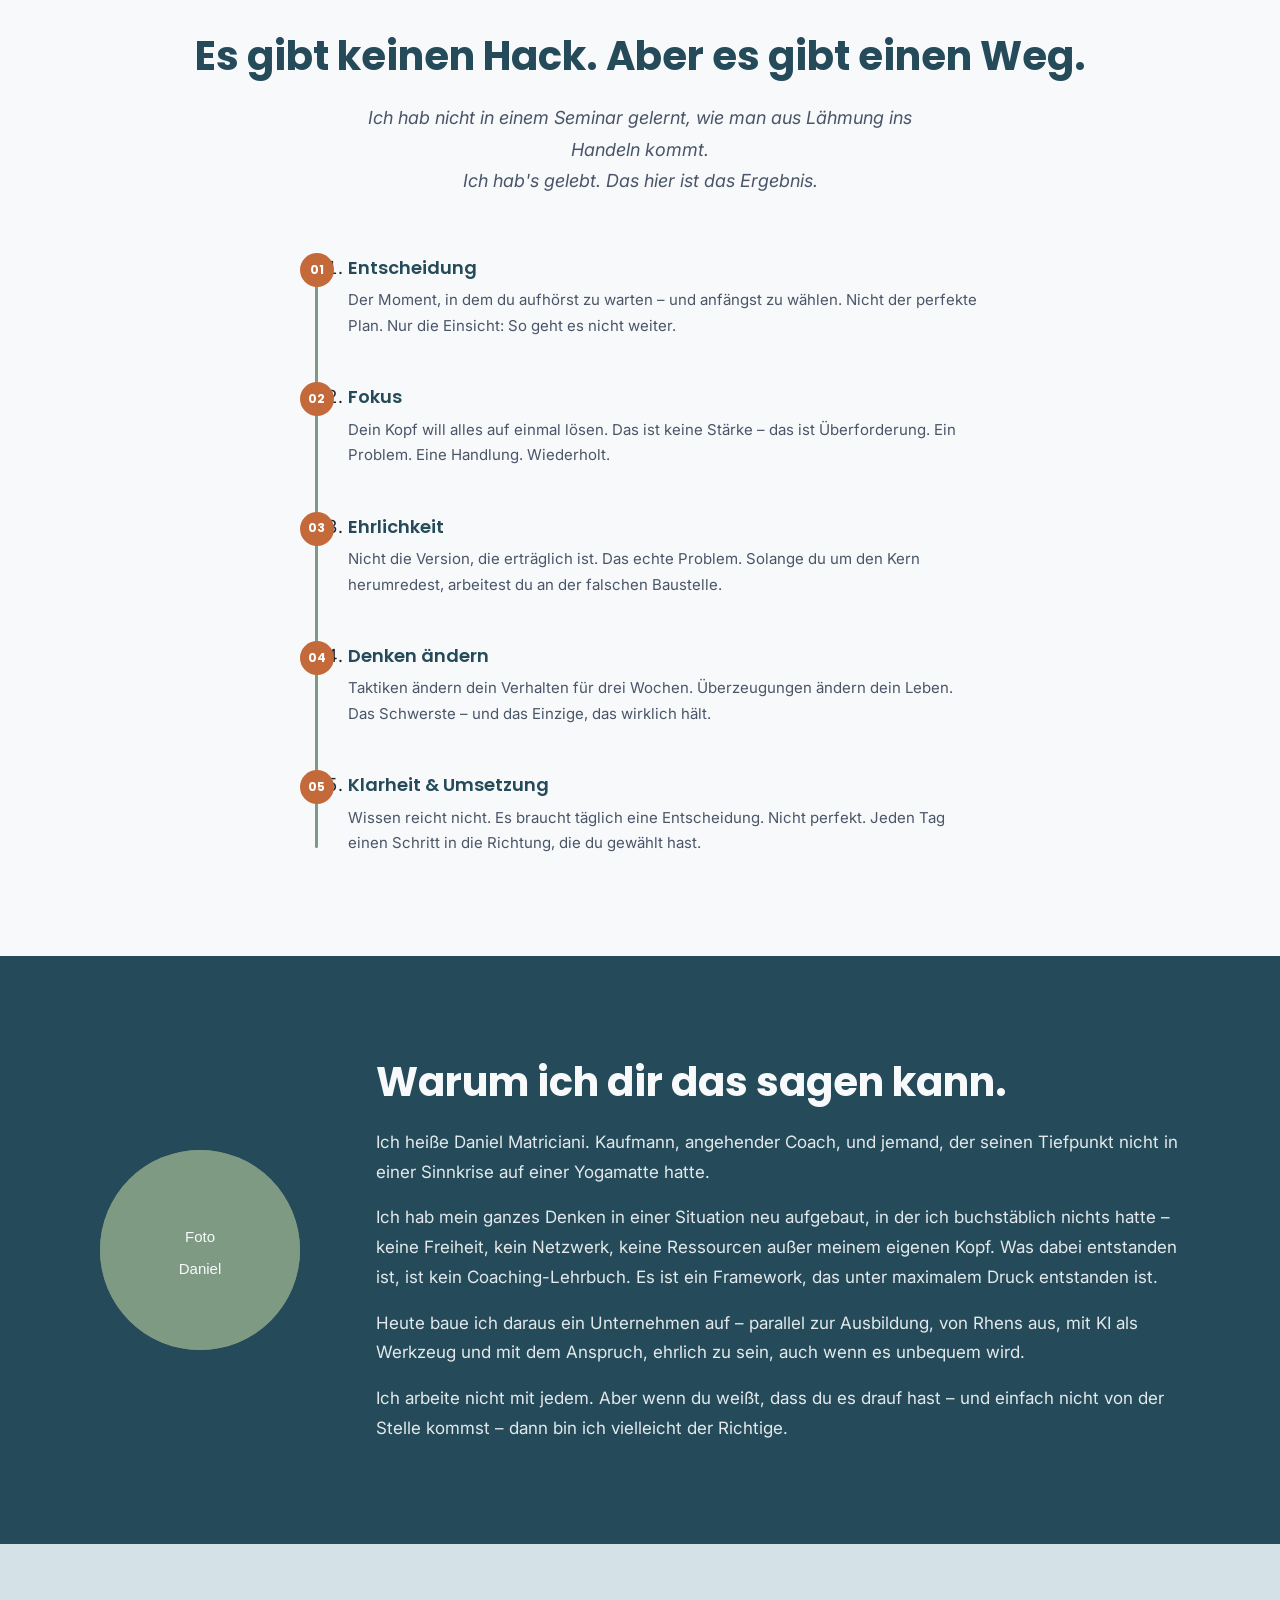
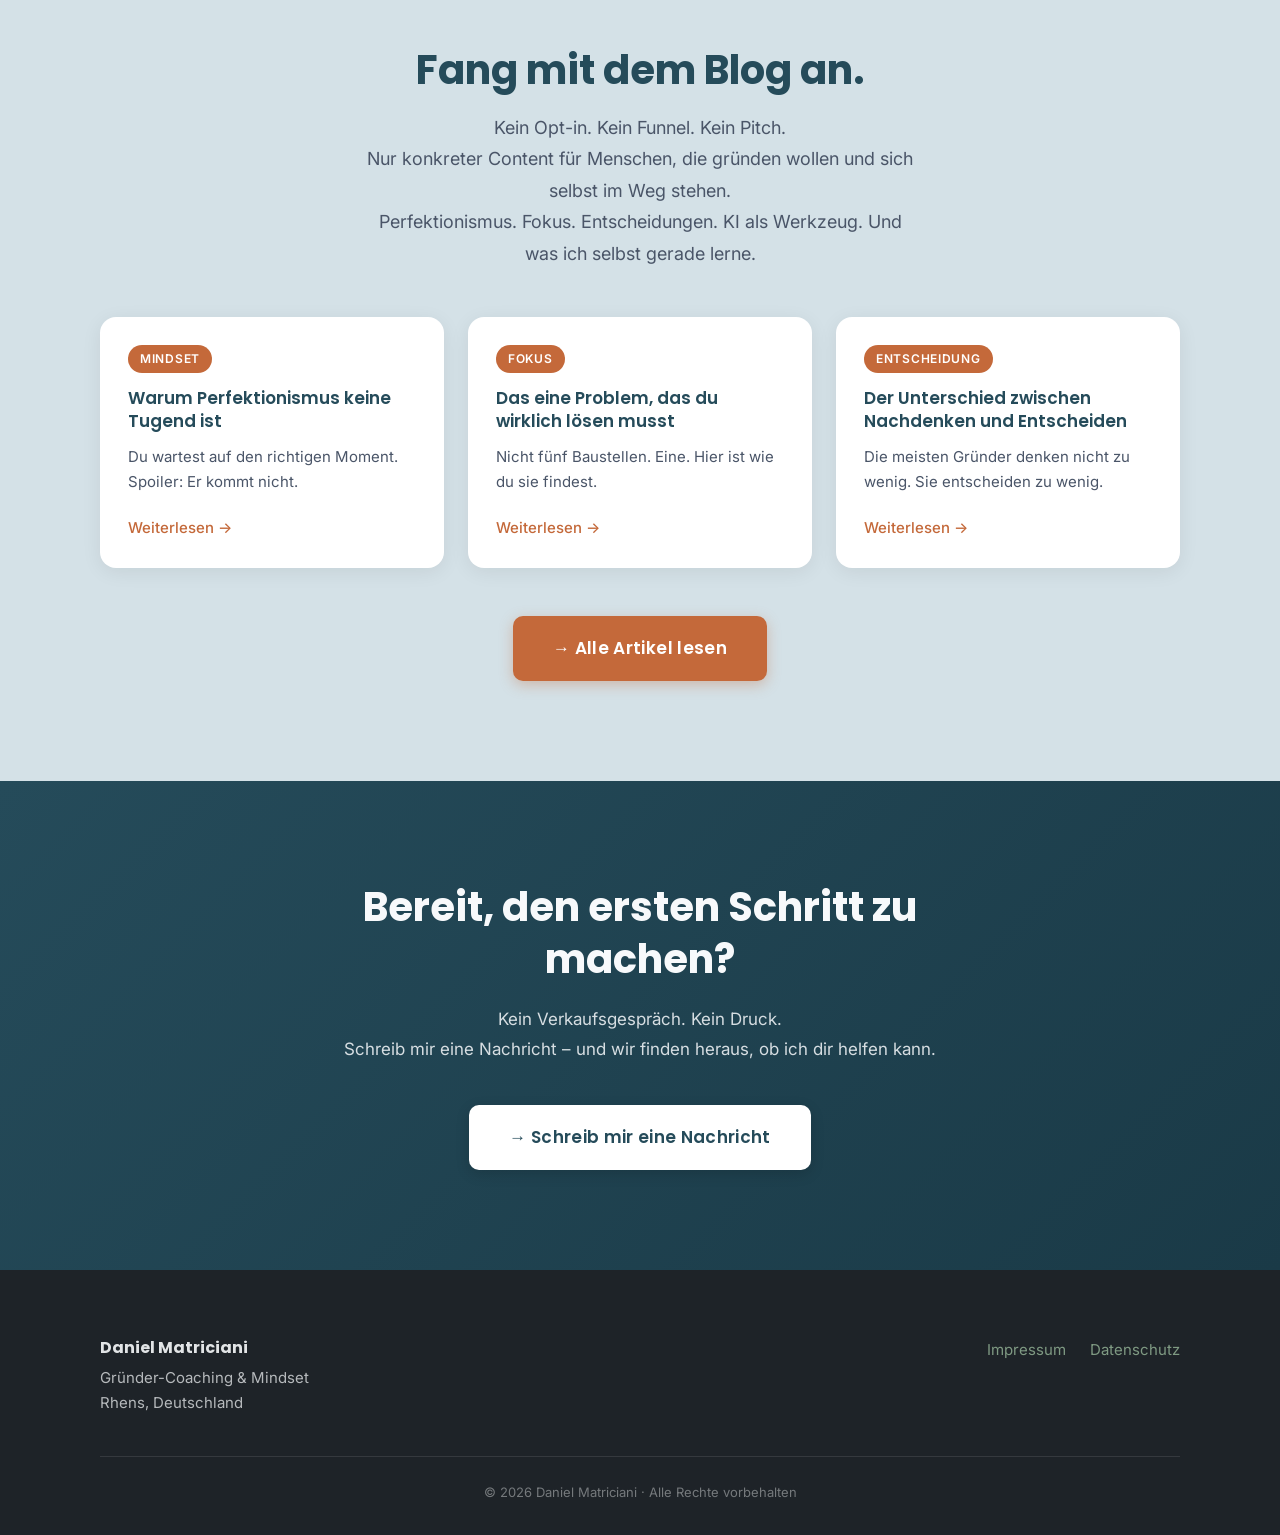
==== commit 7b02f170: "improve: UX, Performance und Conversion der Landing Page - Google Fonts @import durch preconnect + l" ====
--- a/index.html
+++ b/index.html
@@ -6,13 +6,23 @@
   <meta name="description" content="Daniel Matriciani – Gründer-Coaching & Mindset. Für Menschen, die gründen wollen und sich selbst im Weg stehen." />
   <title>Daniel Matriciani – Gründer-Coaching & Mindset</title>
 
+  <!-- Open Graph / Social Media -->
+  <meta property="og:type" content="website" />
+  <meta property="og:title" content="Daniel Matriciani – Gründer-Coaching & Mindset" />
+  <meta property="og:description" content="Für Menschen, die gründen wollen und sich selbst im Weg stehen. Kein Opt-in. Kein Pitch. Einfach Content." />
+  <meta property="og:url" content="https://daniel-matriciani.de/" />
+  <meta property="og:locale" content="de_DE" />
+  <meta name="twitter:card" content="summary_large_image" />
+  <meta name="twitter:title" content="Daniel Matriciani – Gründer-Coaching & Mindset" />
+  <meta name="twitter:description" content="Für Menschen, die gründen wollen und sich selbst im Weg stehen." />
+
   <!-- Favicon Placeholder -->
   <link rel="icon" href="data:image/svg+xml,<svg xmlns='http://www.w3.org/2000/svg' viewBox='0 0 32 32'><rect width='32' height='32' fill='%23254B5A'/><text x='50%25' y='56%25' dominant-baseline='middle' text-anchor='middle' font-size='20' fill='%23F7F9FB' font-family='sans-serif'>D</text></svg>" />
 
-  <!-- Google Fonts -->
-  <style>
-    @import url('https://fonts.googleapis.com/css2?family=Inter:wght@400;500&family=Poppins:wght@600;700&display=swap');
-  </style>
+  <!-- Google Fonts (preconnect + link statt @import für bessere Performance) -->
+  <link rel="preconnect" href="https://fonts.googleapis.com">
+  <link rel="preconnect" href="https://fonts.gstatic.com" crossorigin>
+  <link rel="stylesheet" href="https://fonts.googleapis.com/css2?family=Inter:wght@400;500&family=Poppins:wght@600;700&display=swap">
 
   <style>
     /* ============================================================
@@ -111,20 +121,22 @@
       color: #fff;
       font-family: var(--font-heading);
       font-weight: 600;
-      font-size: 1rem;
+      font-size: 1.0625rem;
       letter-spacing: 0.02em;
-      padding: 16px 32px;
-      border-radius: 8px;
+      padding: 18px 40px;
+      border-radius: 10px;
       border: none;
       cursor: pointer;
       text-decoration: none;
-      transition: filter 0.2s ease, transform 0.2s ease;
+      box-shadow: 0 4px 14px rgba(196, 105, 58, 0.35);
+      transition: all 0.25s ease;
     }
 
     .btn-cta:hover,
     .btn-cta:focus-visible {
-      filter: brightness(1.1);
-      transform: translateY(-2px);
+      filter: brightness(1.08);
+      transform: translateY(-3px);
+      box-shadow: 0 8px 24px rgba(196, 105, 58, 0.4);
       text-decoration: none;
     }
 
@@ -194,20 +206,37 @@
     ============================================================ */
     /* hero section start */
     .section-hero {
-      background-color: var(--color-bg);
-      padding: var(--section-pad) 0;
+      background: linear-gradient(168deg, var(--color-bg) 0%, var(--color-surface) 100%);
+      padding: clamp(80px, 12vw, 140px) 0 var(--section-pad);
       text-align: center;
+      position: relative;
+      overflow: hidden;
+    }
+
+    .section-hero::before {
+      content: '';
+      position: absolute;
+      top: -40%;
+      right: -10%;
+      width: 500px;
+      height: 500px;
+      background: radial-gradient(circle, rgba(196, 105, 58, 0.06) 0%, transparent 70%);
+      border-radius: 50%;
+      pointer-events: none;
     }
 
     .hero-inner {
-      max-width: 720px;
+      max-width: 740px;
       margin: 0 auto;
+      position: relative;
+      z-index: 1;
     }
 
     .hero-h1 {
-      font-size: clamp(2rem, 5vw, 3.5rem);
+      font-size: clamp(2.25rem, 5.5vw, 3.75rem);
       font-weight: 700;
-      margin-bottom: 1.5rem;
+      margin-bottom: 1.75rem;
+      letter-spacing: -0.02em;
     }
 
     .hero-h1 .line-teal {
@@ -554,7 +583,49 @@
     /* blog section end */
 
     /* ============================================================
-       SECTION 6: FOOTER
+       SECTION 6: KONTAKT / CTA
+    ============================================================ */
+    /* contact section start */
+    .section-contact {
+      background: linear-gradient(135deg, var(--color-primary) 0%, #1a3a47 100%);
+      padding: var(--section-pad) 0;
+      text-align: center;
+    }
+
+    .contact-inner {
+      max-width: 620px;
+      margin: 0 auto;
+    }
+
+    .contact-h2 {
+      font-size: clamp(1.5rem, 3.5vw, 2.5rem);
+      color: var(--color-bg);
+      margin-bottom: 1.25rem;
+    }
+
+    .contact-text {
+      color: rgba(247, 249, 251, 0.85);
+      font-size: clamp(0.9375rem, 1.8vw, 1.0625rem);
+      line-height: 1.75;
+      margin-bottom: 2.5rem;
+    }
+
+    .btn-cta-light {
+      background-color: #fff;
+      color: var(--color-primary);
+      box-shadow: 0 4px 14px rgba(0, 0, 0, 0.15);
+    }
+
+    .btn-cta-light:hover,
+    .btn-cta-light:focus-visible {
+      background-color: #fff;
+      color: var(--color-accent);
+      box-shadow: 0 8px 24px rgba(0, 0, 0, 0.2);
+    }
+    /* contact section end */
+
+    /* ============================================================
+       SECTION 7: FOOTER
     ============================================================ */
     /* footer section start */
     .site-footer {
@@ -681,6 +752,53 @@
     /* ============================================================
        PRINT STYLES
     ============================================================ */
+    /* ============================================================
+       SCROLL ANIMATIONS
+    ============================================================ */
+    .fade-in {
+      opacity: 0;
+      transform: translateY(28px);
+      transition: opacity 0.7s ease, transform 0.7s ease;
+    }
+
+    .fade-in.visible {
+      opacity: 1;
+      transform: translateY(0);
+    }
+
+    /* Staggered delays for cards */
+    .fade-in[data-delay="1"] { transition-delay: 0.12s; }
+    .fade-in[data-delay="2"] { transition-delay: 0.24s; }
+    .fade-in[data-delay="3"] { transition-delay: 0.36s; }
+
+    /* Hero entrance animation */
+    @keyframes heroSlideUp {
+      from {
+        opacity: 0;
+        transform: translateY(32px);
+      }
+      to {
+        opacity: 1;
+        transform: translateY(0);
+      }
+    }
+
+    .hero-inner {
+      animation: heroSlideUp 0.8s ease-out both;
+    }
+
+    /* Prefers reduced motion */
+    @media (prefers-reduced-motion: reduce) {
+      .fade-in {
+        opacity: 1;
+        transform: none;
+        transition: none;
+      }
+      .hero-inner {
+        animation: none;
+      }
+    }
+
     @media print {
       .site-nav,
       .skip-link {
@@ -738,25 +856,25 @@
     <!-- problem section start -->
     <section class="section-problem" aria-labelledby="problem-heading">
       <div class="container">
-        <h2 class="problem-h2" id="problem-heading">Das läuft gerade in deinem Kopf – sei mal ehrlich.</h2>
+        <h2 class="problem-h2 fade-in" id="problem-heading">Das läuft gerade in deinem Kopf – sei mal ehrlich.</h2>
         <div class="problem-cards" role="list">
 
           <!-- Card 1 -->
-          <article class="problem-card" role="listitem">
+          <article class="problem-card fade-in" data-delay="1" role="listitem">
             <span class="problem-card-icon" aria-hidden="true">🔁</span>
             <h3 class="problem-card-headline">„Ich fange an, sobald alles perfekt ist."</h3>
             <p class="problem-card-text">Spoiler: Es wird nie perfekt. Perfektionismus ist nur Prokrastination mit besserem Ruf.</p>
           </article>
 
           <!-- Card 2 -->
-          <article class="problem-card" role="listitem">
+          <article class="problem-card fade-in" data-delay="2" role="listitem">
             <span class="problem-card-icon" aria-hidden="true">🎯</span>
             <h3 class="problem-card-headline">„Ich weiß nicht, worauf ich mich fokussieren soll."</h3>
             <p class="problem-card-text">Zu viele Optionen. Zu viele YouTube-Videos. Zu viele Menschen mit Meinung. Kein klarer nächster Schritt.</p>
           </article>
 
           <!-- Card 3 -->
-          <article class="problem-card" role="listitem">
+          <article class="problem-card fade-in" data-delay="3" role="listitem">
             <span class="problem-card-icon" aria-hidden="true">⚡</span>
             <h3 class="problem-card-headline">„Ich will raus aus dem Hamsterrad – aber ich trau mich nicht."</h3>
             <p class="problem-card-text">Nicht weil du zu dumm bist. Sondern weil du noch keine echte Entscheidung getroffen hast.</p>
@@ -773,13 +891,13 @@
     <!-- framework section start -->
     <section class="section-framework" aria-labelledby="framework-heading">
       <div class="container">
-        <h2 class="framework-h2" id="framework-heading">Es gibt keinen Hack. Aber es gibt einen Weg.</h2>
+        <h2 class="framework-h2 fade-in" id="framework-heading">Es gibt keinen Hack. Aber es gibt einen Weg.</h2>
         <p class="framework-intro">
           Ich hab nicht in einem Seminar gelernt, wie man aus Lähmung ins Handeln kommt.<br>
           Ich hab's gelebt. Das hier ist das Ergebnis.
         </p>
 
-        <ol class="timeline" aria-label="5-Schritte-Framework">
+        <ol class="timeline fade-in" aria-label="5-Schritte-Framework">
 
           <li class="timeline-step">
             <span class="timeline-badge" aria-hidden="true">01</span>
@@ -822,7 +940,7 @@
     <!-- about section start -->
     <section class="section-about" aria-labelledby="about-heading">
       <div class="container">
-        <div class="about-inner">
+        <div class="about-inner fade-in">
 
           <!-- Photo -->
           <!--
@@ -862,7 +980,7 @@
     <!-- blog section start -->
     <section class="section-blog" id="blog" aria-labelledby="blog-heading">
       <div class="container">
-        <h2 class="blog-h2" id="blog-heading">Fang mit dem Blog an.</h2>
+        <h2 class="blog-h2 fade-in" id="blog-heading">Fang mit dem Blog an.</h2>
         <p class="blog-subtext">
           Kein Opt-in. Kein Funnel. Kein Pitch.<br>
           Nur konkreter Content für Menschen, die gründen wollen und sich selbst im Weg stehen.<br>
@@ -872,7 +990,7 @@
         <div class="blog-cards" role="list">
 
           <!-- Blog Card 1 -->
-          <article class="blog-card" role="listitem">
+          <article class="blog-card fade-in" data-delay="1" role="listitem">
             <span class="blog-card-tag" aria-label="Kategorie: Mindset">Mindset</span>
             <h3 class="blog-card-title">Warum Perfektionismus keine Tugend ist</h3>
             <p class="blog-card-teaser">Du wartest auf den richtigen Moment. Spoiler: Er kommt nicht.</p>
@@ -880,7 +998,7 @@
           </article>
 
           <!-- Blog Card 2 -->
-          <article class="blog-card" role="listitem">
+          <article class="blog-card fade-in" data-delay="2" role="listitem">
             <span class="blog-card-tag" aria-label="Kategorie: Fokus">Fokus</span>
             <h3 class="blog-card-title">Das eine Problem, das du wirklich lösen musst</h3>
             <p class="blog-card-teaser">Nicht fünf Baustellen. Eine. Hier ist wie du sie findest.</p>
@@ -888,7 +1006,7 @@
           </article>
 
           <!-- Blog Card 3 -->
-          <article class="blog-card" role="listitem">
+          <article class="blog-card fade-in" data-delay="3" role="listitem">
             <span class="blog-card-tag" aria-label="Kategorie: Entscheidung">Entscheidung</span>
             <h3 class="blog-card-title">Der Unterschied zwischen Nachdenken und Entscheiden</h3>
             <p class="blog-card-teaser">Die meisten Gründer denken nicht zu wenig. Sie entscheiden zu wenig.</p>
@@ -905,10 +1023,28 @@
     </section>
     <!-- blog section end -->
 
+    <!-- ============================================================
+         SECTION 6: KONTAKT / CTA
+    ============================================================ -->
+    <!-- contact section start -->
+    <section class="section-contact" aria-labelledby="contact-heading">
+      <div class="container">
+        <div class="contact-inner fade-in">
+          <h2 class="contact-h2" id="contact-heading">Bereit, den ersten Schritt zu machen?</h2>
+          <p class="contact-text">
+            Kein Verkaufsgespräch. Kein Druck.<br>
+            Schreib mir eine Nachricht – und wir finden heraus, ob ich dir helfen kann.
+          </p>
+          <a href="mailto:kontakt@daniel-matriciani.de" class="btn-cta btn-cta-light">→ Schreib mir eine Nachricht</a>
+        </div>
+      </div>
+    </section>
+    <!-- contact section end -->
+
   </main>
 
   <!-- ============================================================
-       SECTION 6: FOOTER
+       SECTION 7: FOOTER
   ============================================================ -->
   <!-- footer section start -->
   <footer class="site-footer" role="contentinfo">
@@ -944,15 +1080,35 @@
   ============================================================ -->
   <script>
     (function () {
+      // Nav shadow on scroll
       var nav = document.getElementById('site-nav');
-      if (!nav) return;
-      window.addEventListener('scroll', function () {
-        if (window.scrollY > 8) {
-          nav.classList.add('scrolled');
-        } else {
-          nav.classList.remove('scrolled');
-        }
-      }, { passive: true });
+      if (nav) {
+        window.addEventListener('scroll', function () {
+          if (window.scrollY > 8) {
+            nav.classList.add('scrolled');
+          } else {
+            nav.classList.remove('scrolled');
+          }
+        }, { passive: true });
+      }
+
+      // Scroll-triggered fade-in animations
+      var fadeEls = document.querySelectorAll('.fade-in');
+      if (fadeEls.length && 'IntersectionObserver' in window) {
+        var observer = new IntersectionObserver(function (entries) {
+          entries.forEach(function (entry) {
+            if (entry.isIntersecting) {
+              entry.target.classList.add('visible');
+              observer.unobserve(entry.target);
+            }
+          });
+        }, { threshold: 0.15, rootMargin: '0px 0px -40px 0px' });
+
+        fadeEls.forEach(function (el) { observer.observe(el); });
+      } else {
+        // Fallback: show everything
+        fadeEls.forEach(function (el) { el.classList.add('visible'); });
+      }
     })();
   </script>
 
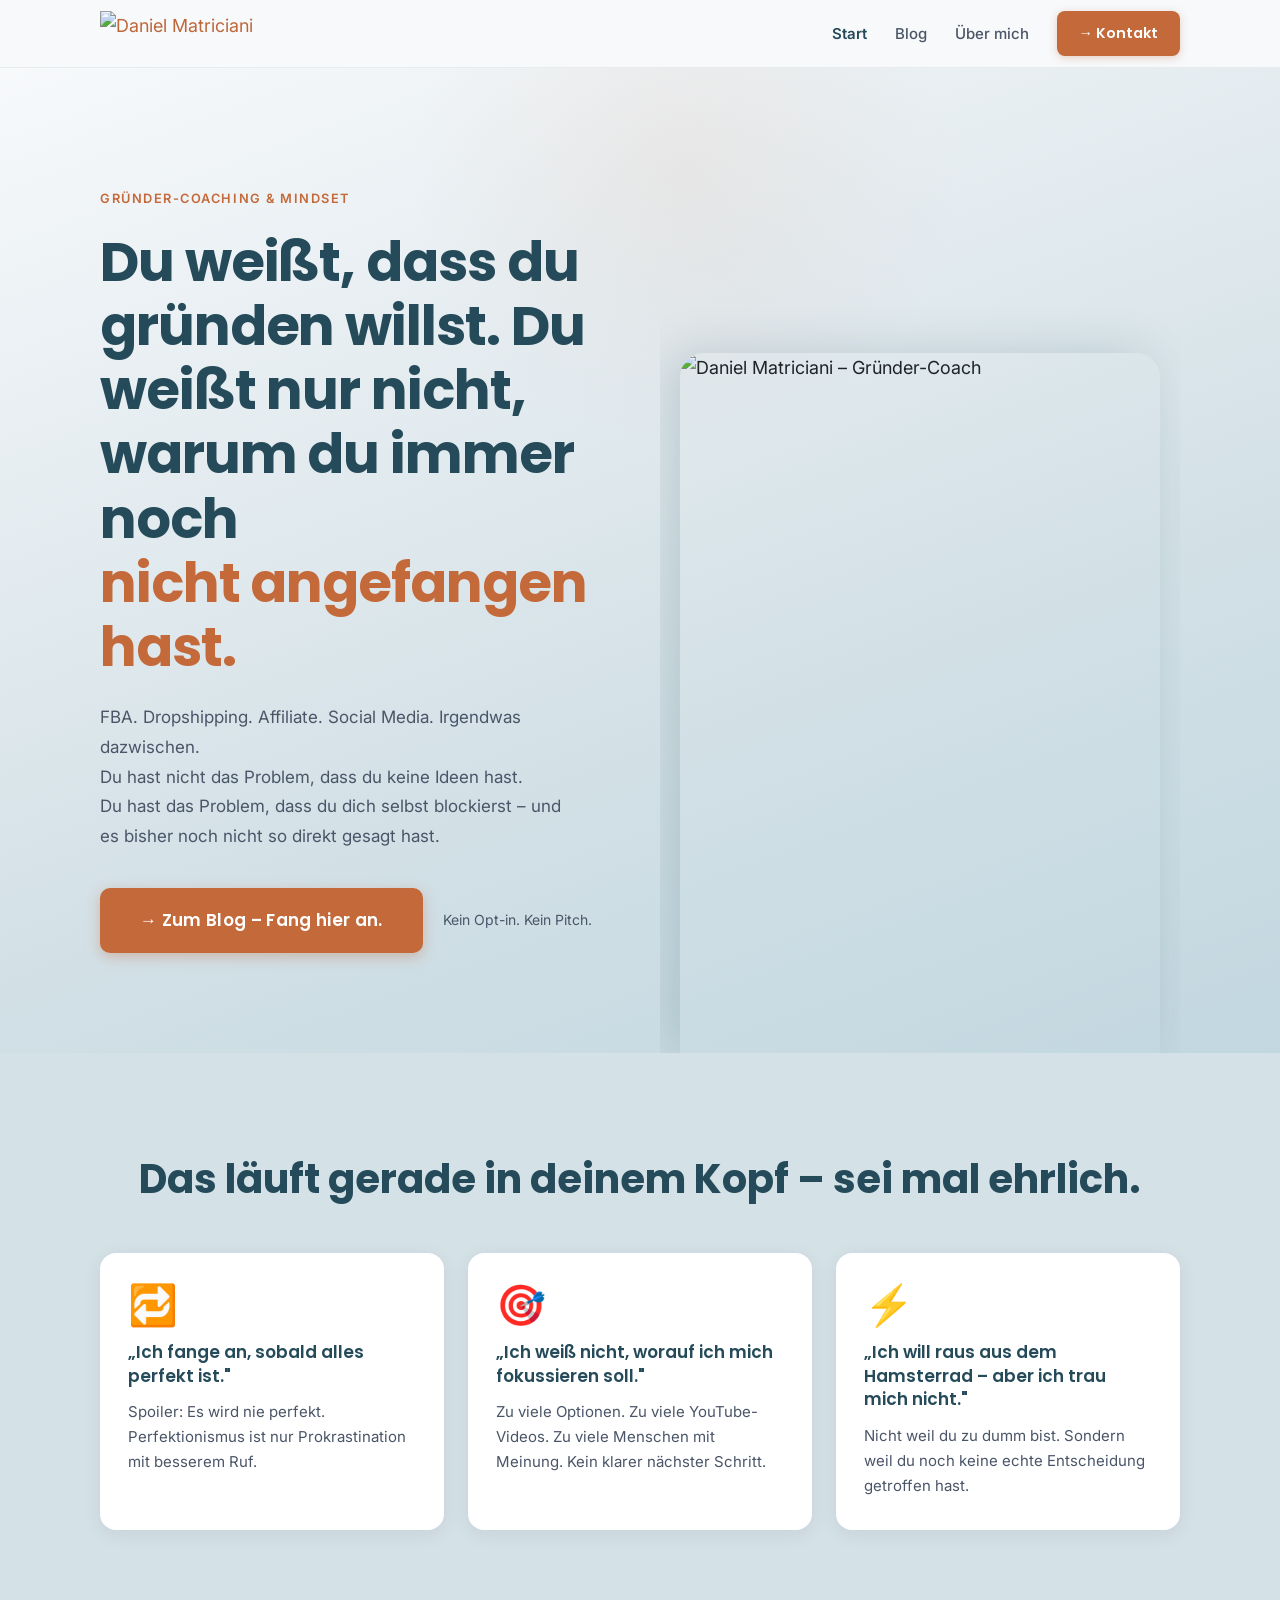
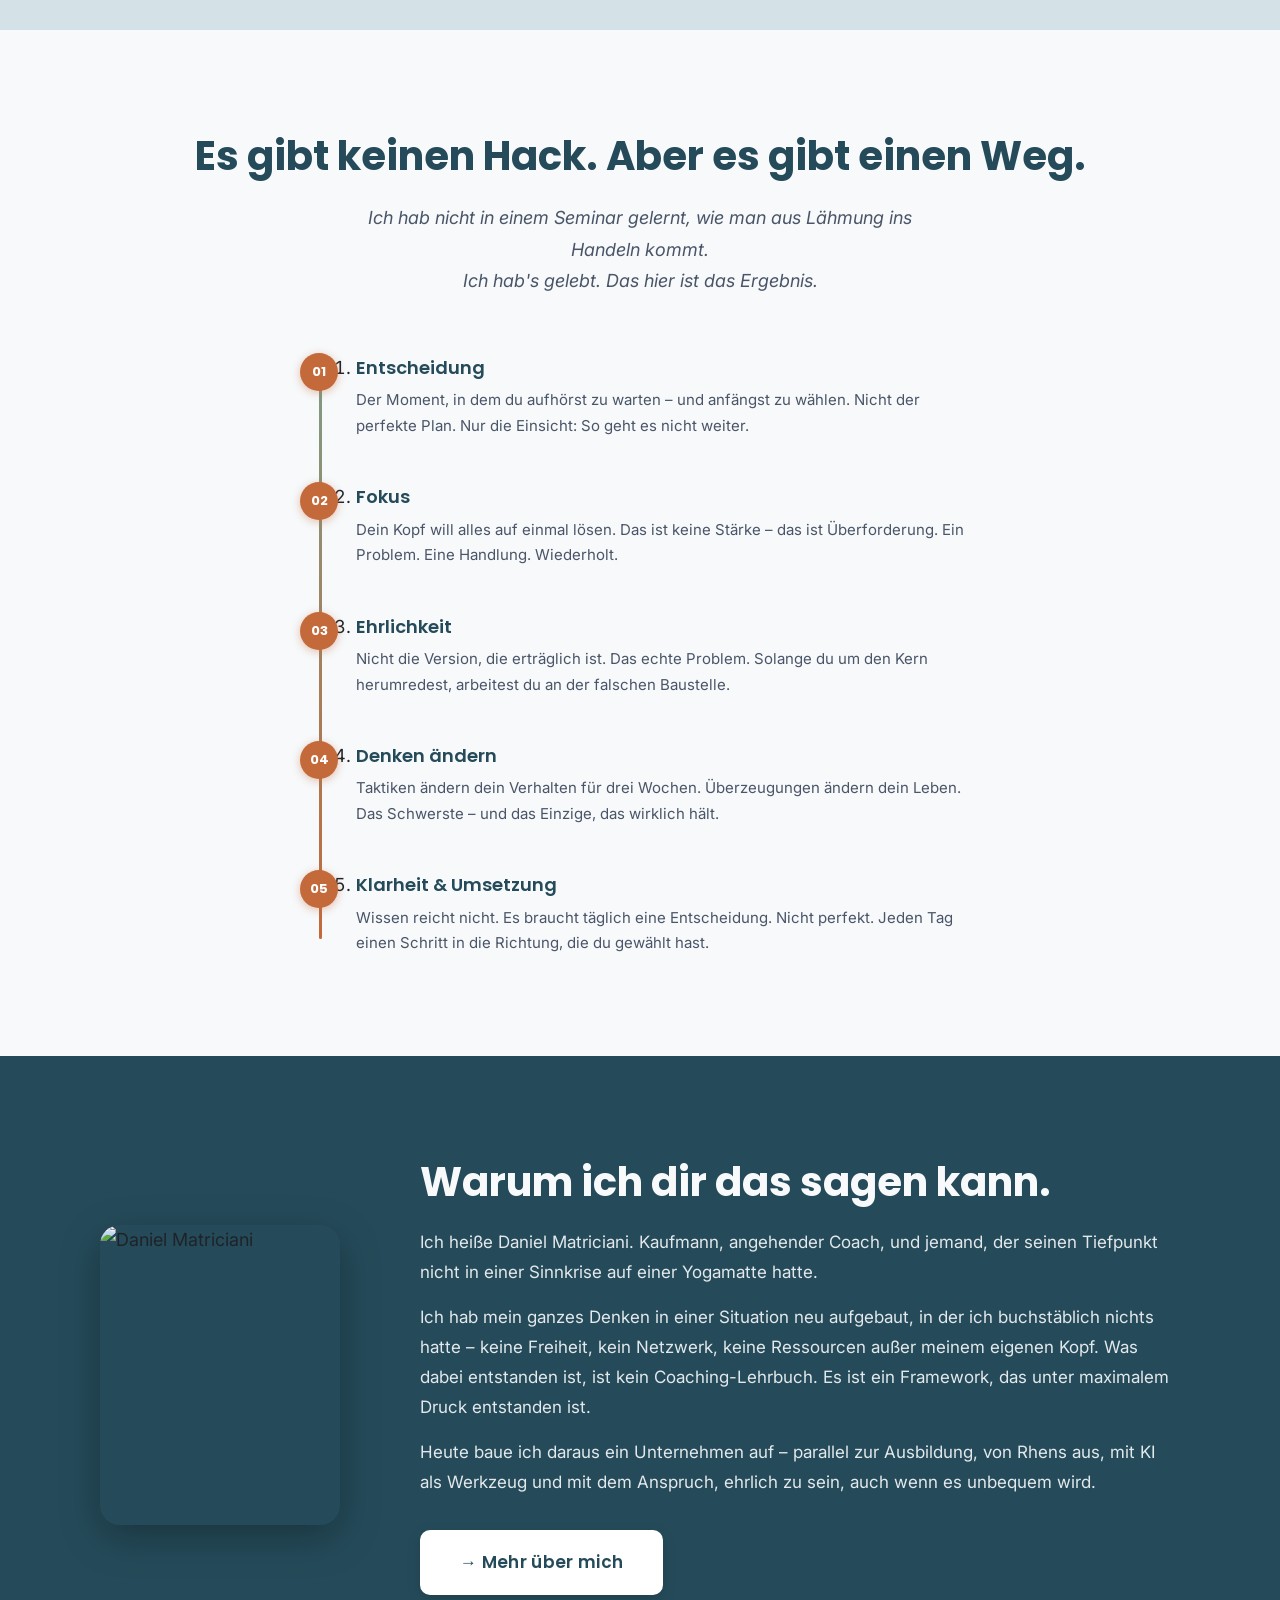
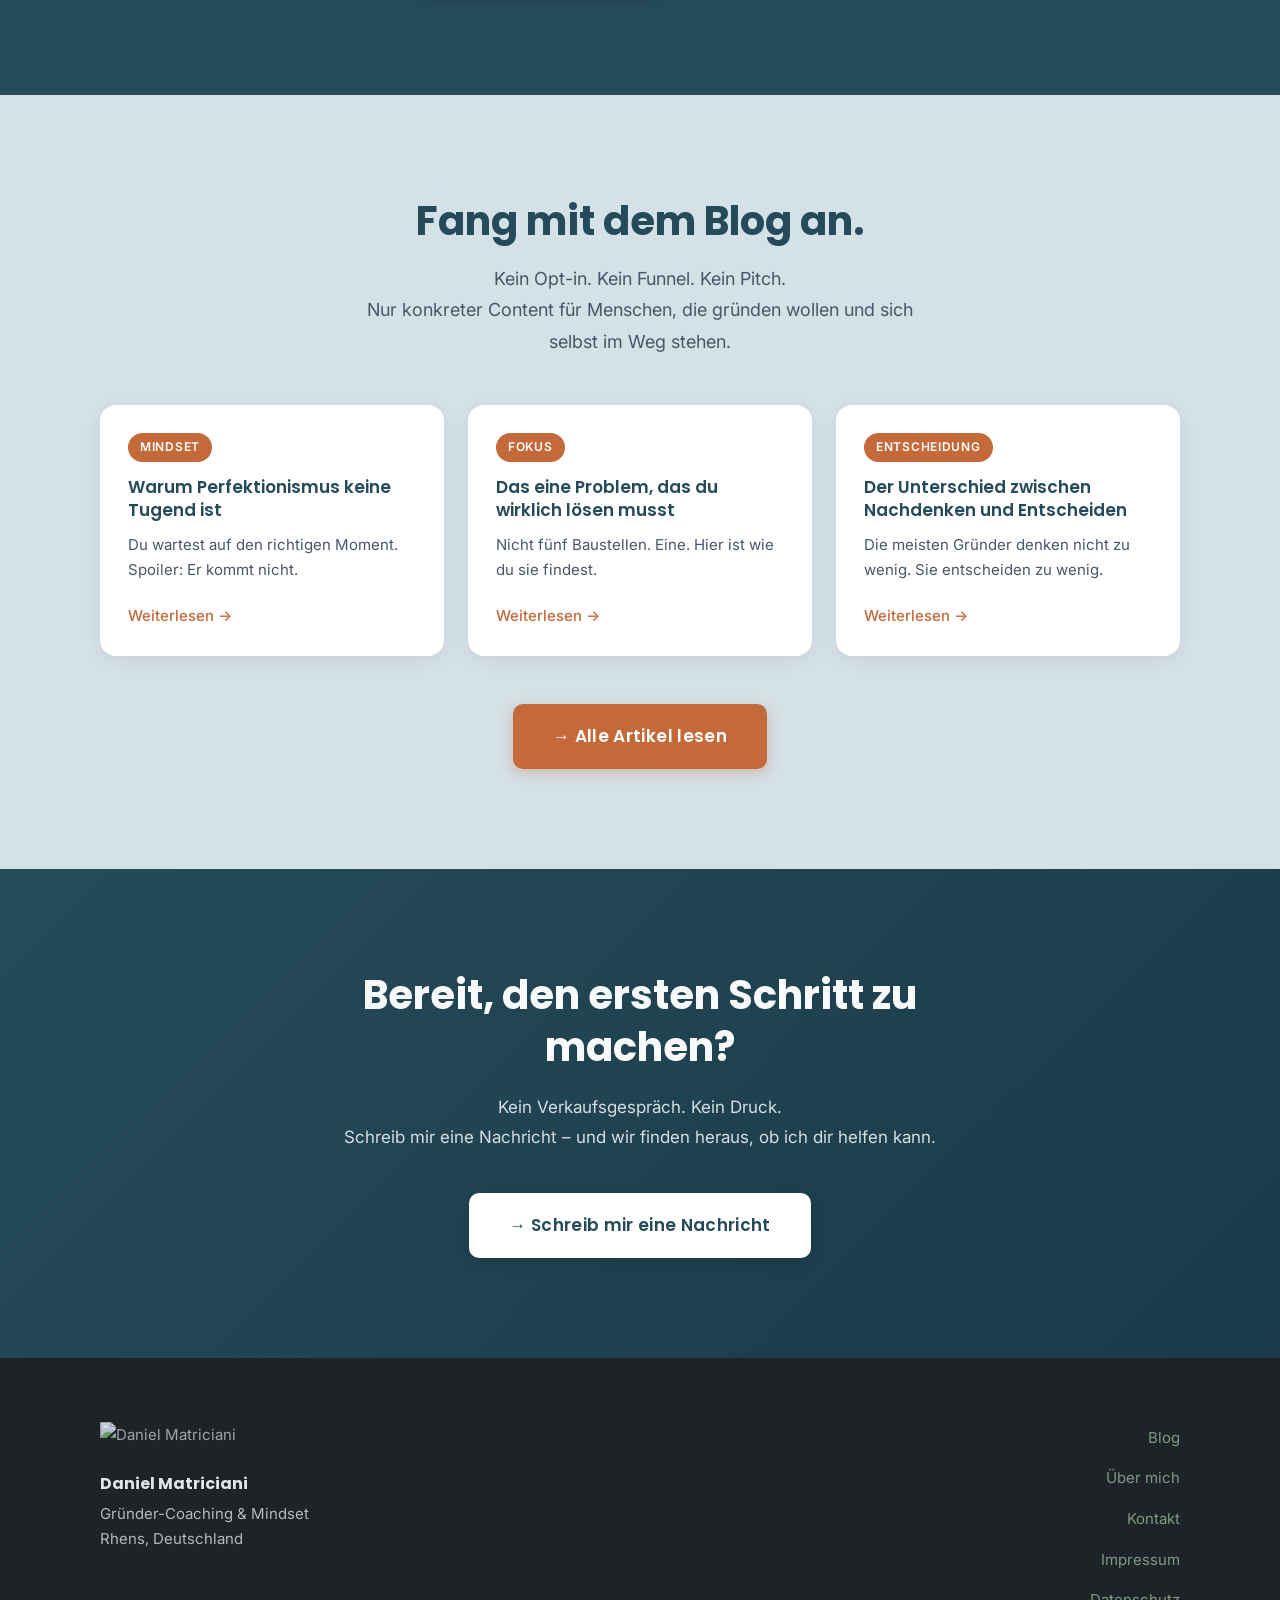
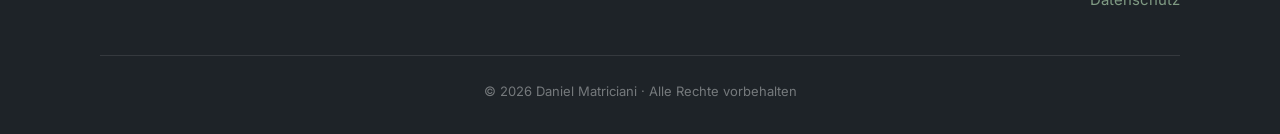
==== commit aae672ed: "feat: Fotos, Logo, neue Unterseiten + UI-Verbesserungen - Hero-Bereich zu 2-Spalten-Layout umgebaut " ====
--- a/index.html
+++ b/index.html
@@ -6,269 +6,161 @@
   <meta name="description" content="Daniel Matriciani – Gründer-Coaching & Mindset. Für Menschen, die gründen wollen und sich selbst im Weg stehen." />
   <title>Daniel Matriciani – Gründer-Coaching & Mindset</title>
 
-  <!-- Open Graph / Social Media -->
+  <!-- Open Graph -->
   <meta property="og:type" content="website" />
   <meta property="og:title" content="Daniel Matriciani – Gründer-Coaching & Mindset" />
   <meta property="og:description" content="Für Menschen, die gründen wollen und sich selbst im Weg stehen. Kein Opt-in. Kein Pitch. Einfach Content." />
   <meta property="og:url" content="https://daniel-matriciani.de/" />
+  <meta property="og:image" content="https://daniel-matriciani.de/images/daniel-hero.jpg" />
   <meta property="og:locale" content="de_DE" />
   <meta name="twitter:card" content="summary_large_image" />
-  <meta name="twitter:title" content="Daniel Matriciani – Gründer-Coaching & Mindset" />
-  <meta name="twitter:description" content="Für Menschen, die gründen wollen und sich selbst im Weg stehen." />
-
-  <!-- Favicon Placeholder -->
+
+  <!-- Favicon -->
   <link rel="icon" href="data:image/svg+xml,<svg xmlns='http://www.w3.org/2000/svg' viewBox='0 0 32 32'><rect width='32' height='32' fill='%23254B5A'/><text x='50%25' y='56%25' dominant-baseline='middle' text-anchor='middle' font-size='20' fill='%23F7F9FB' font-family='sans-serif'>D</text></svg>" />
 
-  <!-- Google Fonts (preconnect + link statt @import für bessere Performance) -->
+  <!-- Fonts -->
   <link rel="preconnect" href="https://fonts.googleapis.com">
   <link rel="preconnect" href="https://fonts.gstatic.com" crossorigin>
   <link rel="stylesheet" href="https://fonts.googleapis.com/css2?family=Inter:wght@400;500&family=Poppins:wght@600;700&display=swap">
 
+  <!-- Shared styles -->
+  <link rel="stylesheet" href="/style.css">
+
   <style>
     /* ============================================================
-       CSS CUSTOM PROPERTIES
+       HERO – 2-Spalten-Layout mit Foto
     ============================================================ */
-    :root {
-      --color-primary:     #254B5A;
-      --color-secondary:   #7F9A83;
-      --color-accent:      #C4693A;
-      --color-bg:          #F7F9FB;
-      --color-surface:     #D4E1E7;
-      --color-text:        #1E2328;
-      --color-text-light:  #4A5568;
-
-      --font-heading: 'Poppins', sans-serif;
-      --font-body:    'Inter', sans-serif;
-
-      --radius-card:  16px;
-      --shadow-soft:  0 4px 20px rgba(0, 0, 0, 0.07);
-      --shadow-hover: 0 8px 32px rgba(0, 0, 0, 0.13);
-
-      --section-pad: clamp(64px, 8vw, 100px);
-    }
-
-    /* ============================================================
-       RESET & BASE
-    ============================================================ */
-    *, *::before, *::after {
-      box-sizing: border-box;
-      margin: 0;
-      padding: 0;
-    }
-
-    html {
-      scroll-behavior: smooth;
-      font-size: 100%;
-    }
-
-    body {
-      font-family: var(--font-body);
-      font-size: clamp(1rem, 2vw, 1.125rem);
-      line-height: 1.7;
-      color: var(--color-text);
-      background-color: var(--color-bg);
-      -webkit-font-smoothing: antialiased;
-    }
-
-    h1, h2, h3 {
-      font-family: var(--font-heading);
-      line-height: 1.2;
-    }
-
-    h2 {
-      line-height: 1.3;
-    }
-
-    a {
-      color: var(--color-accent);
-      text-decoration: none;
-    }
-
-    a:hover {
-      text-decoration: underline;
-    }
-
-    img {
-      max-width: 100%;
-      height: auto;
-      display: block;
-    }
-
-    ul {
-      list-style: none;
-    }
-
-    /* ============================================================
-       UTILITY CLASSES
-    ============================================================ */
-    .container {
-      width: 100%;
-      max-width: 1160px;
-      margin-left: auto;
-      margin-right: auto;
-      padding-left: clamp(20px, 5vw, 40px);
-      padding-right: clamp(20px, 5vw, 40px);
-    }
-
-    .text-center {
-      text-align: center;
-    }
-
-    /* CTA Button */
-    .btn-cta {
-      display: inline-block;
-      background-color: var(--color-accent);
-      color: #fff;
-      font-family: var(--font-heading);
-      font-weight: 600;
-      font-size: 1.0625rem;
-      letter-spacing: 0.02em;
-      padding: 18px 40px;
-      border-radius: 10px;
-      border: none;
-      cursor: pointer;
-      text-decoration: none;
-      box-shadow: 0 4px 14px rgba(196, 105, 58, 0.35);
-      transition: all 0.25s ease;
-    }
-
-    .btn-cta:hover,
-    .btn-cta:focus-visible {
-      filter: brightness(1.08);
-      transform: translateY(-3px);
-      box-shadow: 0 8px 24px rgba(196, 105, 58, 0.4);
-      text-decoration: none;
-    }
-
-    .btn-cta:focus-visible {
-      outline: 3px solid var(--color-accent);
-      outline-offset: 4px;
-    }
-
-    /* ============================================================
-       NAVIGATION
-    ============================================================ */
-    /* nav section start */
-    .site-nav {
-      position: sticky;
-      top: 0;
-      z-index: 100;
-      height: 64px;
-      background-color: var(--color-bg);
-      border-bottom: 1px solid rgba(37, 75, 90, 0.08);
+    .section-hero {
+      background: linear-gradient(160deg, var(--color-bg) 0%, var(--color-surface) 60%, #c2d7e0 100%);
+      min-height: 88vh;
       display: flex;
-      align-items: center;
-      transition: box-shadow 0.2s ease;
-    }
-
-    .site-nav.scrolled {
-      box-shadow: 0 2px 16px rgba(0, 0, 0, 0.08);
-    }
-
-    .nav-inner {
-      display: flex;
-      align-items: center;
-      justify-content: space-between;
-      width: 100%;
-    }
-
-    .nav-logo {
-      font-family: var(--font-heading);
-      font-weight: 700;
-      font-size: 1.125rem;
-      color: var(--color-primary);
-      text-decoration: none;
-      letter-spacing: -0.01em;
-    }
-
-    .nav-logo:hover {
-      text-decoration: none;
-      opacity: 0.85;
-    }
-
-    .nav-cta {
-      font-family: var(--font-body);
-      font-weight: 500;
-      color: var(--color-accent);
-      font-size: 0.9375rem;
-      text-decoration: none;
-      transition: opacity 0.15s ease;
-    }
-
-    .nav-cta:hover {
-      text-decoration: underline;
-      opacity: 0.85;
-    }
-    /* nav section end */
-
-    /* ============================================================
-       SECTION 1: HERO
-    ============================================================ */
-    /* hero section start */
-    .section-hero {
-      background: linear-gradient(168deg, var(--color-bg) 0%, var(--color-surface) 100%);
-      padding: clamp(80px, 12vw, 140px) 0 var(--section-pad);
-      text-align: center;
+      align-items: stretch;
       position: relative;
       overflow: hidden;
     }
 
+    /* Dekorativer Kreis */
     .section-hero::before {
       content: '';
       position: absolute;
-      top: -40%;
-      right: -10%;
-      width: 500px;
-      height: 500px;
-      background: radial-gradient(circle, rgba(196, 105, 58, 0.06) 0%, transparent 70%);
+      top: -20%;
+      left: 30%;
+      width: 600px;
+      height: 600px;
+      background: radial-gradient(circle, rgba(196, 105, 58, 0.07) 0%, transparent 65%);
       border-radius: 50%;
       pointer-events: none;
     }
 
-    .hero-inner {
-      max-width: 740px;
+    .hero-grid {
+      display: grid;
+      grid-template-columns: 1fr 1fr;
+      width: 100%;
+      max-width: 1200px;
       margin: 0 auto;
+      padding: 0 clamp(20px, 5vw, 60px);
+      gap: 40px;
+    }
+
+    .hero-text-col {
+      display: flex;
+      flex-direction: column;
+      justify-content: center;
+      padding: clamp(80px, 10vw, 120px) 0 clamp(60px, 8vw, 100px);
       position: relative;
       z-index: 1;
+      animation: heroSlideUp 0.9s ease-out both;
+    }
+
+    .hero-tag {
+      font-size: 0.8rem;
+      font-weight: 600;
+      letter-spacing: 0.12em;
+      text-transform: uppercase;
+      color: var(--color-accent);
+      margin-bottom: 1.25rem;
+      display: block;
     }
 
     .hero-h1 {
-      font-size: clamp(2.25rem, 5.5vw, 3.75rem);
+      font-size: clamp(2.1rem, 4.5vw, 3.4rem);
       font-weight: 700;
-      margin-bottom: 1.75rem;
+      margin-bottom: 1.5rem;
       letter-spacing: -0.02em;
-    }
-
-    .hero-h1 .line-teal {
-      display: block;
-      color: var(--color-primary);
-    }
-
-    .hero-h1 .line-accent {
-      display: block;
-      color: var(--color-accent);
-    }
+      line-height: 1.18;
+    }
+
+    .hero-h1 .line-teal { color: var(--color-primary); }
+    .hero-h1 .line-accent { color: var(--color-accent); display: block; }
 
     .hero-subtext {
-      font-size: clamp(1rem, 2vw, 1.125rem);
+      font-size: clamp(0.9375rem, 1.8vw, 1.0625rem);
       color: var(--color-text-light);
-      max-width: 580px;
-      margin: 0 auto 2rem;
+      max-width: 480px;
       line-height: 1.75;
+      margin-bottom: 2.25rem;
+    }
+
+    .hero-cta-row {
+      display: flex;
+      align-items: center;
+      gap: 20px;
+      flex-wrap: wrap;
     }
 
     .hero-trust {
-      display: block;
-      margin-top: 0.875rem;
       font-size: 0.875rem;
       color: var(--color-text-light);
     }
-    /* hero section end */
+
+    /* Foto-Spalte */
+    .hero-photo-col {
+      position: relative;
+      display: flex;
+      align-items: flex-end;
+      justify-content: center;
+      overflow: hidden;
+    }
+
+    .hero-photo-col img {
+      width: 100%;
+      max-width: 480px;
+      height: 90vh;
+      max-height: 700px;
+      object-fit: cover;
+      object-position: center top;
+      border-radius: 24px 24px 0 0;
+      box-shadow: -12px 0 48px rgba(37, 75, 90, 0.18);
+      animation: heroSlideUp 0.9s 0.15s ease-out both;
+    }
+
+    @media (max-width: 900px) {
+      .section-hero { min-height: auto; }
+      .hero-grid {
+        grid-template-columns: 1fr;
+        padding-top: 60px;
+        padding-bottom: 0;
+        gap: 0;
+      }
+      .hero-text-col { padding: 0 0 40px; }
+      .hero-photo-col { justify-content: center; }
+      .hero-photo-col img {
+        width: 80%;
+        max-width: 360px;
+        height: 420px;
+        border-radius: 20px 20px 0 0;
+      }
+    }
+
+    @media (max-width: 480px) {
+      .hero-photo-col img { width: 100%; max-width: 100%; border-radius: 0; }
+      .hero-cta-row { flex-direction: column; align-items: flex-start; }
+      .btn-cta { width: 100%; text-align: center; }
+    }
 
     /* ============================================================
-       SECTION 2: PROBLEM
+       PROBLEM SECTION
     ============================================================ */
-    /* problem section start */
     .section-problem {
       background-color: var(--color-surface);
       padding: var(--section-pad) 0;
@@ -288,9 +180,7 @@
     }
 
     @media (max-width: 768px) {
-      .problem-cards {
-        grid-template-columns: 1fr;
-      }
+      .problem-cards { grid-template-columns: 1fr; }
     }
 
     .problem-card {
@@ -327,12 +217,10 @@
       color: var(--color-text-light);
       line-height: 1.65;
     }
-    /* problem section end */
 
     /* ============================================================
-       SECTION 3: FRAMEWORK
+       FRAMEWORK / TIMELINE
     ============================================================ */
-    /* framework section start */
     .section-framework {
       background-color: var(--color-bg);
       padding: var(--section-pad) 0;
@@ -359,17 +247,17 @@
       position: relative;
       max-width: 680px;
       margin: 0 auto;
-      padding-left: 48px;
+      padding-left: 56px;
     }
 
     .timeline::before {
       content: '';
       position: absolute;
-      left: 15px;
-      top: 8px;
-      bottom: 8px;
+      left: 19px;
+      top: 17px;
+      bottom: 17px;
       width: 3px;
-      background-color: var(--color-secondary);
+      background: linear-gradient(to bottom, var(--color-secondary), var(--color-accent));
       border-radius: 2px;
     }
 
@@ -378,26 +266,26 @@
       margin-bottom: 2.75rem;
     }
 
-    .timeline-step:last-child {
-      margin-bottom: 0;
-    }
+    .timeline-step:last-child { margin-bottom: 0; }
 
     .timeline-badge {
       position: absolute;
-      left: -48px;
+      left: -56px;
       top: 0;
-      width: 34px;
-      height: 34px;
+      width: 38px;
+      height: 38px;
       border-radius: 50%;
       background-color: var(--color-accent);
       color: #fff;
       font-family: var(--font-heading);
       font-weight: 700;
-      font-size: 0.75rem;
+      font-size: 0.8125rem;
       display: flex;
       align-items: center;
       justify-content: center;
-      letter-spacing: 0.01em;
+      z-index: 2;       /* ← fix: über der Linie */
+      position: absolute;
+      box-shadow: 0 2px 8px rgba(196, 105, 58, 0.4);
     }
 
     .timeline-title {
@@ -414,12 +302,16 @@
       font-size: 0.9375rem;
       line-height: 1.7;
     }
-    /* framework section end */
+
+    @media (max-width: 480px) {
+      .timeline { padding-left: 50px; }
+      .timeline::before { left: 16px; }
+      .timeline-badge { left: -50px; width: 34px; height: 34px; font-size: 0.75rem; }
+    }
 
     /* ============================================================
-       SECTION 4: ÜBER MICH
+       ÜBER MICH
     ============================================================ */
-    /* about section start */
     .section-about {
       background-color: var(--color-primary);
       padding: var(--section-pad) 0;
@@ -427,40 +319,34 @@
 
     .about-inner {
       display: grid;
-      grid-template-columns: 220px 1fr;
-      gap: 56px;
+      grid-template-columns: 260px 1fr;
+      gap: 60px;
       align-items: center;
     }
 
-    @media (max-width: 680px) {
+    @media (max-width: 700px) {
       .about-inner {
         grid-template-columns: 1fr;
         gap: 32px;
         text-align: center;
       }
-
-      .about-photo-wrap {
-        margin: 0 auto;
-      }
+      .about-photo-wrap { margin: 0 auto; }
     }
 
     .about-photo-wrap {
-      width: 200px;
-      height: 200px;
-      border-radius: 50%;
+      width: 240px;
+      height: 300px;
+      border-radius: 20px;
       overflow: hidden;
-      background-color: var(--color-secondary);
-      display: flex;
-      align-items: center;
-      justify-content: center;
       flex-shrink: 0;
+      box-shadow: 0 12px 40px rgba(0,0,0,0.3);
     }
 
     .about-photo-wrap img {
       width: 100%;
       height: 100%;
       object-fit: cover;
-      object-position: top center;
+      object-position: center top;
     }
 
     .about-h2 {
@@ -475,15 +361,15 @@
       line-height: 1.75;
     }
 
-    .about-copy p + p {
-      margin-top: 1rem;
-    }
-    /* about section end */
+    .about-copy p + p { margin-top: 1rem; }
+
+    .about-cta {
+      margin-top: 2rem;
+    }
 
     /* ============================================================
-       SECTION 5: BLOG
+       BLOG SECTION
     ============================================================ */
-    /* blog section start */
     .section-blog {
       background-color: var(--color-surface);
       padding: var(--section-pad) 0;
@@ -512,80 +398,14 @@
     }
 
     @media (max-width: 768px) {
-      .blog-cards {
-        grid-template-columns: 1fr;
-      }
-    }
-
-    .blog-card {
-      background: #fff;
-      border-radius: var(--radius-card);
-      padding: 28px;
-      box-shadow: var(--shadow-soft);
-      display: flex;
-      flex-direction: column;
-      transition: transform 0.2s ease, box-shadow 0.2s ease;
-    }
-
-    .blog-card:hover {
-      transform: translateY(-4px);
-      box-shadow: var(--shadow-hover);
-    }
-
-    .blog-card-tag {
-      display: inline-block;
-      background-color: var(--color-accent);
-      color: #fff;
-      font-size: 0.75rem;
-      font-weight: 600;
-      text-transform: uppercase;
-      letter-spacing: 0.06em;
-      padding: 4px 12px;
-      border-radius: 20px;
-      margin-bottom: 14px;
-      width: fit-content;
-    }
-
-    .blog-card-title {
-      font-family: var(--font-heading);
-      font-weight: 600;
-      font-size: 1.0625rem;
-      color: var(--color-primary);
-      line-height: 1.35;
-      margin-bottom: 0.75rem;
-    }
-
-    .blog-card-teaser {
-      font-size: 0.9375rem;
-      color: var(--color-text-light);
-      line-height: 1.65;
-      flex: 1;
-      margin-bottom: 1.25rem;
-    }
-
-    .blog-card-link {
-      font-weight: 500;
-      font-size: 0.9375rem;
-      color: var(--color-accent);
-      text-decoration: none;
-      margin-top: auto;
-      transition: opacity 0.15s ease;
-    }
-
-    .blog-card-link:hover {
-      text-decoration: underline;
-      opacity: 0.85;
-    }
-
-    .blog-cta-wrap {
-      text-align: center;
-    }
-    /* blog section end */
+      .blog-cards { grid-template-columns: 1fr; }
+    }
+
+    .blog-cta-wrap { text-align: center; }
 
     /* ============================================================
-       SECTION 6: KONTAKT / CTA
+       KONTAKT / CTA
     ============================================================ */
-    /* contact section start */
     .section-contact {
       background: linear-gradient(135deg, var(--color-primary) 0%, #1a3a47 100%);
       padding: var(--section-pad) 0;
@@ -609,271 +429,82 @@
       line-height: 1.75;
       margin-bottom: 2.5rem;
     }
-
-    .btn-cta-light {
-      background-color: #fff;
-      color: var(--color-primary);
-      box-shadow: 0 4px 14px rgba(0, 0, 0, 0.15);
-    }
-
-    .btn-cta-light:hover,
-    .btn-cta-light:focus-visible {
-      background-color: #fff;
-      color: var(--color-accent);
-      box-shadow: 0 8px 24px rgba(0, 0, 0, 0.2);
-    }
-    /* contact section end */
-
-    /* ============================================================
-       SECTION 7: FOOTER
-    ============================================================ */
-    /* footer section start */
-    .site-footer {
-      background-color: var(--color-text);
-      padding: clamp(40px, 5vw, 64px) 0 32px;
-    }
-
-    .footer-inner {
-      display: grid;
-      grid-template-columns: 1fr 1fr;
-      gap: 32px;
-      margin-bottom: 2.5rem;
-    }
-
-    @media (max-width: 560px) {
-      .footer-inner {
-        grid-template-columns: 1fr;
-        gap: 24px;
-      }
-
-      .footer-links {
-        text-align: left;
-      }
-    }
-
-    .footer-brand {
-      color: rgba(247, 249, 251, 0.7);
-      font-size: 0.9375rem;
-      line-height: 1.7;
-    }
-
-    .footer-brand-name {
-      display: block;
-      font-family: var(--font-heading);
-      font-weight: 700;
-      font-size: 1rem;
-      color: rgba(247, 249, 251, 0.9);
-      margin-bottom: 0.25rem;
-    }
-
-    .footer-links {
-      text-align: right;
-    }
-
-    .footer-links ul {
-      display: flex;
-      gap: 24px;
-      justify-content: flex-end;
-      margin-bottom: 0;
-    }
-
-    @media (max-width: 560px) {
-      .footer-links ul {
-        justify-content: flex-start;
-      }
-    }
-
-    .footer-links a {
-      color: var(--color-secondary);
-      font-size: 0.9375rem;
-      text-decoration: none;
-      transition: opacity 0.15s ease;
-    }
-
-    .footer-links a:hover {
-      text-decoration: underline;
-      opacity: 0.85;
-    }
-
-    .footer-copy {
-      border-top: 1px solid rgba(247, 249, 251, 0.1);
-      padding-top: 1.5rem;
-      text-align: center;
-      color: rgba(247, 249, 251, 0.4);
-      font-size: 0.8125rem;
-    }
-    /* footer section end */
-
-    /* ============================================================
-       ACCESSIBILITY: FOCUS STYLES
-    ============================================================ */
-    :focus-visible {
-      outline: 3px solid var(--color-accent);
-      outline-offset: 3px;
-    }
-
-    /* Skip to content */
-    .skip-link {
-      position: absolute;
-      top: -100%;
-      left: 0;
-      background: var(--color-accent);
-      color: #fff;
-      padding: 8px 16px;
-      font-size: 0.875rem;
-      font-weight: 600;
-      border-radius: 0 0 8px 0;
-      z-index: 200;
-    }
-
-    .skip-link:focus {
-      top: 0;
-    }
-
-    /* ============================================================
-       SCROLL-TRIGGERED NAV SHADOW (JS-free fallback via CSS)
-       We use a tiny inline script for this.
-    ============================================================ */
-
-    /* ============================================================
-       RESPONSIVE TWEAKS
-    ============================================================ */
-    @media (max-width: 480px) {
-      .btn-cta {
-        width: 100%;
-        text-align: center;
-      }
-
-      .timeline {
-        padding-left: 44px;
-      }
-    }
-
-    /* ============================================================
-       PRINT STYLES
-    ============================================================ */
-    /* ============================================================
-       SCROLL ANIMATIONS
-    ============================================================ */
-    .fade-in {
-      opacity: 0;
-      transform: translateY(28px);
-      transition: opacity 0.7s ease, transform 0.7s ease;
-    }
-
-    .fade-in.visible {
-      opacity: 1;
-      transform: translateY(0);
-    }
-
-    /* Staggered delays for cards */
-    .fade-in[data-delay="1"] { transition-delay: 0.12s; }
-    .fade-in[data-delay="2"] { transition-delay: 0.24s; }
-    .fade-in[data-delay="3"] { transition-delay: 0.36s; }
-
-    /* Hero entrance animation */
-    @keyframes heroSlideUp {
-      from {
-        opacity: 0;
-        transform: translateY(32px);
-      }
-      to {
-        opacity: 1;
-        transform: translateY(0);
-      }
-    }
-
-    .hero-inner {
-      animation: heroSlideUp 0.8s ease-out both;
-    }
-
-    /* Prefers reduced motion */
-    @media (prefers-reduced-motion: reduce) {
-      .fade-in {
-        opacity: 1;
-        transform: none;
-        transition: none;
-      }
-      .hero-inner {
-        animation: none;
-      }
-    }
-
-    @media print {
-      .site-nav,
-      .skip-link {
-        display: none;
-      }
-    }
   </style>
 </head>
 
 <body>
 
-  <!-- Skip Navigation (Accessibility) -->
   <a class="skip-link" href="#main-content">Zum Hauptinhalt springen</a>
 
-  <!-- ============================================================
-       NAVIGATION
-  ============================================================ -->
-  <!-- nav section start -->
+  <!-- NAVIGATION -->
   <nav class="site-nav" id="site-nav" role="navigation" aria-label="Hauptnavigation">
     <div class="container nav-inner">
-      <a href="/" class="nav-logo" aria-label="Daniel Matriciani – Startseite">Daniel Matriciani</a>
-      <a href="#blog" class="nav-cta" aria-label="Zum Blog navigieren">→ Zum Blog</a>
+      <a href="/" class="nav-logo" aria-label="Daniel Matriciani – Startseite">
+        <img src="/images/logo.png" alt="Daniel Matriciani" class="nav-logo-img">
+      </a>
+      <div class="nav-links">
+        <a href="/" class="nav-link active">Start</a>
+        <a href="/blog/" class="nav-link">Blog</a>
+        <a href="/ueber-mich/" class="nav-link">Über mich</a>
+        <a href="/kontakt/" class="nav-cta-link">→ Kontakt</a>
+      </div>
     </div>
   </nav>
-  <!-- nav section end -->
 
   <main id="main-content">
 
-    <!-- ============================================================
-         SECTION 1: HERO
-    ============================================================ -->
-    <!-- hero section start -->
+    <!-- HERO -->
     <section class="section-hero" aria-labelledby="hero-heading">
-      <div class="container">
-        <div class="hero-inner">
+      <div class="hero-grid">
+
+        <!-- Text -->
+        <div class="hero-text-col">
+          <span class="hero-tag">Gründer-Coaching & Mindset</span>
           <h1 class="hero-h1" id="hero-heading">
-            <span class="line-teal">Du weißt, dass du gründen willst.<br>Du weißt nur nicht, warum du immer noch</span>
+            <span class="line-teal">Du weißt, dass du gründen willst. Du weißt nur nicht, warum du immer noch</span>
             <span class="line-accent">nicht angefangen hast.</span>
           </h1>
           <p class="hero-subtext">
             FBA. Dropshipping. Affiliate. Social Media. Irgendwas dazwischen.<br>
             Du hast nicht das Problem, dass du keine Ideen hast.<br>
-            Du hast das Problem, dass du dich selbst blockierst –&nbsp;und es bisher noch nicht so direkt gesagt hast.
+            Du hast das Problem, dass du dich selbst blockierst – und es bisher noch nicht so direkt gesagt hast.
           </p>
-          <a href="#blog" class="btn-cta">→ Zum Blog – Fang hier an.</a>
-          <span class="hero-trust">Kein Opt-in. Kein Pitch. Einfach Content.</span>
-        </div>
+          <div class="hero-cta-row">
+            <a href="/blog/" class="btn-cta">→ Zum Blog – Fang hier an.</a>
+            <span class="hero-trust">Kein Opt-in. Kein Pitch.</span>
+          </div>
+        </div>
+
+        <!-- Foto -->
+        <div class="hero-photo-col">
+          <img
+            src="/images/daniel-hero.jpg"
+            alt="Daniel Matriciani – Gründer-Coach"
+            loading="eager"
+          >
+        </div>
+
       </div>
     </section>
-    <!-- hero section end -->
-
-    <!-- ============================================================
-         SECTION 2: PROBLEM
-    ============================================================ -->
-    <!-- problem section start -->
+
+    <!-- PROBLEM -->
     <section class="section-problem" aria-labelledby="problem-heading">
       <div class="container">
         <h2 class="problem-h2 fade-in" id="problem-heading">Das läuft gerade in deinem Kopf – sei mal ehrlich.</h2>
         <div class="problem-cards" role="list">
 
-          <!-- Card 1 -->
           <article class="problem-card fade-in" data-delay="1" role="listitem">
             <span class="problem-card-icon" aria-hidden="true">🔁</span>
             <h3 class="problem-card-headline">„Ich fange an, sobald alles perfekt ist."</h3>
             <p class="problem-card-text">Spoiler: Es wird nie perfekt. Perfektionismus ist nur Prokrastination mit besserem Ruf.</p>
           </article>
 
-          <!-- Card 2 -->
           <article class="problem-card fade-in" data-delay="2" role="listitem">
             <span class="problem-card-icon" aria-hidden="true">🎯</span>
             <h3 class="problem-card-headline">„Ich weiß nicht, worauf ich mich fokussieren soll."</h3>
             <p class="problem-card-text">Zu viele Optionen. Zu viele YouTube-Videos. Zu viele Menschen mit Meinung. Kein klarer nächster Schritt.</p>
           </article>
 
-          <!-- Card 3 -->
           <article class="problem-card fade-in" data-delay="3" role="listitem">
             <span class="problem-card-icon" aria-hidden="true">⚡</span>
             <h3 class="problem-card-headline">„Ich will raus aus dem Hamsterrad – aber ich trau mich nicht."</h3>
@@ -883,47 +514,43 @@
         </div>
       </div>
     </section>
-    <!-- problem section end -->
-
-    <!-- ============================================================
-         SECTION 3: FRAMEWORK
-    ============================================================ -->
-    <!-- framework section start -->
+
+    <!-- FRAMEWORK -->
     <section class="section-framework" aria-labelledby="framework-heading">
       <div class="container">
         <h2 class="framework-h2 fade-in" id="framework-heading">Es gibt keinen Hack. Aber es gibt einen Weg.</h2>
-        <p class="framework-intro">
+        <p class="framework-intro fade-in">
           Ich hab nicht in einem Seminar gelernt, wie man aus Lähmung ins Handeln kommt.<br>
           Ich hab's gelebt. Das hier ist das Ergebnis.
         </p>
 
-        <ol class="timeline fade-in" aria-label="5-Schritte-Framework">
-
-          <li class="timeline-step">
+        <ol class="timeline" aria-label="5-Schritte-Framework">
+
+          <li class="timeline-step fade-in" data-delay="1">
             <span class="timeline-badge" aria-hidden="true">01</span>
             <h3 class="timeline-title">Entscheidung</h3>
             <p class="timeline-text">Der Moment, in dem du aufhörst zu warten – und anfängst zu wählen. Nicht der perfekte Plan. Nur die Einsicht: So geht es nicht weiter.</p>
           </li>
 
-          <li class="timeline-step">
+          <li class="timeline-step fade-in" data-delay="2">
             <span class="timeline-badge" aria-hidden="true">02</span>
             <h3 class="timeline-title">Fokus</h3>
             <p class="timeline-text">Dein Kopf will alles auf einmal lösen. Das ist keine Stärke – das ist Überforderung. Ein Problem. Eine Handlung. Wiederholt.</p>
           </li>
 
-          <li class="timeline-step">
+          <li class="timeline-step fade-in" data-delay="3">
             <span class="timeline-badge" aria-hidden="true">03</span>
             <h3 class="timeline-title">Ehrlichkeit</h3>
             <p class="timeline-text">Nicht die Version, die erträglich ist. Das echte Problem. Solange du um den Kern herumredest, arbeitest du an der falschen Baustelle.</p>
           </li>
 
-          <li class="timeline-step">
+          <li class="timeline-step fade-in" data-delay="4">
             <span class="timeline-badge" aria-hidden="true">04</span>
             <h3 class="timeline-title">Denken ändern</h3>
             <p class="timeline-text">Taktiken ändern dein Verhalten für drei Wochen. Überzeugungen ändern dein Leben. Das Schwerste – und das Einzige, das wirklich hält.</p>
           </li>
 
-          <li class="timeline-step">
+          <li class="timeline-step fade-in" data-delay="5">
             <span class="timeline-badge" aria-hidden="true">05</span>
             <h3 class="timeline-title">Klarheit &amp; Umsetzung</h3>
             <p class="timeline-text">Wissen reicht nicht. Es braucht täglich eine Entscheidung. Nicht perfekt. Jeden Tag einen Schritt in die Richtung, die du gewählt hast.</p>
@@ -932,101 +559,79 @@
         </ol>
       </div>
     </section>
-    <!-- framework section end -->
-
-    <!-- ============================================================
-         SECTION 4: ÜBER MICH
-    ============================================================ -->
-    <!-- about section start -->
+
+    <!-- ÜBER MICH -->
     <section class="section-about" aria-labelledby="about-heading">
       <div class="container">
         <div class="about-inner fade-in">
 
-          <!-- Photo -->
-          <!--
-            FOTO ERSETZEN: Ersetze das src-Attribut unten mit deinem echten Foto-Pfad.
-            Empfohlene Bildgröße: 400x400px (quadratisch), wird rund beschnitten.
-            Beispiel: src="images/daniel-matriciani.jpg"
-          -->
           <div class="about-photo-wrap">
             <img
-              src="data:image/svg+xml,%3Csvg xmlns='http://www.w3.org/2000/svg' width='200' height='200'%3E%3Crect width='200' height='200' fill='%237F9A83'/%3E%3Ctext x='50%25' y='44%25' dominant-baseline='middle' text-anchor='middle' font-size='15' fill='%23F7F9FB' font-family='sans-serif' font-weight='500'%3EFoto%3C/text%3E%3Ctext x='50%25' y='60%25' dominant-baseline='middle' text-anchor='middle' font-size='15' fill='%23F7F9FB' font-family='sans-serif' font-weight='500'%3EDaniel%3C/text%3E%3C/svg%3E"
+              src="/images/daniel-about.jpg"
               alt="Daniel Matriciani"
-              width="200"
-              height="200"
-              id="photo-daniel"
+              width="240"
+              height="300"
+              loading="lazy"
             >
           </div>
 
-          <!-- Text -->
           <div class="about-text">
             <h2 class="about-h2" id="about-heading">Warum ich dir das sagen kann.</h2>
             <div class="about-copy">
               <p>Ich heiße Daniel Matriciani. Kaufmann, angehender Coach, und jemand, der seinen Tiefpunkt nicht in einer Sinnkrise auf einer Yogamatte hatte.</p>
               <p>Ich hab mein ganzes Denken in einer Situation neu aufgebaut, in der ich buchstäblich nichts hatte – keine Freiheit, kein Netzwerk, keine Ressourcen außer meinem eigenen Kopf. Was dabei entstanden ist, ist kein Coaching-Lehrbuch. Es ist ein Framework, das unter maximalem Druck entstanden ist.</p>
               <p>Heute baue ich daraus ein Unternehmen auf – parallel zur Ausbildung, von Rhens aus, mit KI als Werkzeug und mit dem Anspruch, ehrlich zu sein, auch wenn es unbequem wird.</p>
-              <p>Ich arbeite nicht mit jedem. Aber wenn du weißt, dass du es drauf hast – und einfach nicht von der Stelle kommst – dann bin ich vielleicht der Richtige.</p>
+            </div>
+            <div class="about-cta">
+              <a href="/ueber-mich/" class="btn-cta-light btn-cta">→ Mehr über mich</a>
             </div>
           </div>
 
         </div>
       </div>
     </section>
-    <!-- about section end -->
-
-    <!-- ============================================================
-         SECTION 5: BLOG
-    ============================================================ -->
-    <!-- blog section start -->
+
+    <!-- BLOG -->
     <section class="section-blog" id="blog" aria-labelledby="blog-heading">
       <div class="container">
         <h2 class="blog-h2 fade-in" id="blog-heading">Fang mit dem Blog an.</h2>
-        <p class="blog-subtext">
+        <p class="blog-subtext fade-in">
           Kein Opt-in. Kein Funnel. Kein Pitch.<br>
-          Nur konkreter Content für Menschen, die gründen wollen und sich selbst im Weg stehen.<br>
-          Perfektionismus. Fokus. Entscheidungen. KI als Werkzeug. Und was ich selbst gerade lerne.
+          Nur konkreter Content für Menschen, die gründen wollen und sich selbst im Weg stehen.
         </p>
 
         <div class="blog-cards" role="list">
 
-          <!-- Blog Card 1 -->
           <article class="blog-card fade-in" data-delay="1" role="listitem">
-            <span class="blog-card-tag" aria-label="Kategorie: Mindset">Mindset</span>
+            <span class="blog-card-tag">Mindset</span>
             <h3 class="blog-card-title">Warum Perfektionismus keine Tugend ist</h3>
             <p class="blog-card-teaser">Du wartest auf den richtigen Moment. Spoiler: Er kommt nicht.</p>
-            <a href="#" class="blog-card-link" aria-label="Artikel lesen: Warum Perfektionismus keine Tugend ist">Weiterlesen →</a>
+            <a href="/blog/" class="blog-card-link">Weiterlesen →</a>
           </article>
 
-          <!-- Blog Card 2 -->
           <article class="blog-card fade-in" data-delay="2" role="listitem">
-            <span class="blog-card-tag" aria-label="Kategorie: Fokus">Fokus</span>
+            <span class="blog-card-tag">Fokus</span>
             <h3 class="blog-card-title">Das eine Problem, das du wirklich lösen musst</h3>
             <p class="blog-card-teaser">Nicht fünf Baustellen. Eine. Hier ist wie du sie findest.</p>
-            <a href="#" class="blog-card-link" aria-label="Artikel lesen: Das eine Problem, das du wirklich lösen musst">Weiterlesen →</a>
+            <a href="/blog/" class="blog-card-link">Weiterlesen →</a>
           </article>
 
-          <!-- Blog Card 3 -->
           <article class="blog-card fade-in" data-delay="3" role="listitem">
-            <span class="blog-card-tag" aria-label="Kategorie: Entscheidung">Entscheidung</span>
+            <span class="blog-card-tag">Entscheidung</span>
             <h3 class="blog-card-title">Der Unterschied zwischen Nachdenken und Entscheiden</h3>
             <p class="blog-card-teaser">Die meisten Gründer denken nicht zu wenig. Sie entscheiden zu wenig.</p>
-            <a href="#" class="blog-card-link" aria-label="Artikel lesen: Der Unterschied zwischen Nachdenken und Entscheiden">Weiterlesen →</a>
+            <a href="/blog/" class="blog-card-link">Weiterlesen →</a>
           </article>
 
         </div>
 
         <div class="blog-cta-wrap">
-          <a href="#" class="btn-cta" aria-label="Alle Blog-Artikel lesen">→ Alle Artikel lesen</a>
-        </div>
-
+          <a href="/blog/" class="btn-cta">→ Alle Artikel lesen</a>
+        </div>
       </div>
     </section>
-    <!-- blog section end -->
-
-    <!-- ============================================================
-         SECTION 6: KONTAKT / CTA
-    ============================================================ -->
-    <!-- contact section start -->
+
+    <!-- KONTAKT CTA -->
     <section class="section-contact" aria-labelledby="contact-heading">
       <div class="container">
         <div class="contact-inner fade-in">
@@ -1035,78 +640,56 @@
             Kein Verkaufsgespräch. Kein Druck.<br>
             Schreib mir eine Nachricht – und wir finden heraus, ob ich dir helfen kann.
           </p>
-          <a href="mailto:kontakt@daniel-matriciani.de" class="btn-cta btn-cta-light">→ Schreib mir eine Nachricht</a>
+          <a href="/kontakt/" class="btn-cta btn-cta-light">→ Schreib mir eine Nachricht</a>
         </div>
       </div>
     </section>
-    <!-- contact section end -->
 
   </main>
 
-  <!-- ============================================================
-       SECTION 7: FOOTER
-  ============================================================ -->
-  <!-- footer section start -->
+  <!-- FOOTER -->
   <footer class="site-footer" role="contentinfo">
     <div class="container">
       <div class="footer-inner">
-
-        <!-- Brand -->
         <div class="footer-brand">
+          <img src="/images/logo.png" alt="Daniel Matriciani" class="footer-logo">
           <span class="footer-brand-name">Daniel Matriciani</span>
           Gründer-Coaching &amp; Mindset<br>
           Rhens, Deutschland
         </div>
-
-        <!-- Links -->
-        <nav class="footer-links" aria-label="Footer-Navigation">
-          <ul>
-            <li><a href="#">Impressum</a></li>
-            <li><a href="#">Datenschutz</a></li>
-          </ul>
-        </nav>
-
-      </div>
-
-      <p class="footer-copy">
-        &copy; 2026 Daniel Matriciani &middot; Alle Rechte vorbehalten
-      </p>
+        <div class="footer-links">
+          <nav aria-label="Footer-Navigation">
+            <ul>
+              <li><a href="/blog/">Blog</a></li>
+              <li><a href="/ueber-mich/">Über mich</a></li>
+              <li><a href="/kontakt/">Kontakt</a></li>
+              <li><a href="/impressum/">Impressum</a></li>
+              <li><a href="/datenschutz/">Datenschutz</a></li>
+            </ul>
+          </nav>
+        </div>
+      </div>
+      <p class="footer-copy">&copy; 2026 Daniel Matriciani &middot; Alle Rechte vorbehalten</p>
     </div>
   </footer>
-  <!-- footer section end -->
-
-  <!-- ============================================================
-       MINIMAL JS: Nav shadow on scroll only
-  ============================================================ -->
+
   <script>
     (function () {
-      // Nav shadow on scroll
       var nav = document.getElementById('site-nav');
       if (nav) {
         window.addEventListener('scroll', function () {
-          if (window.scrollY > 8) {
-            nav.classList.add('scrolled');
-          } else {
-            nav.classList.remove('scrolled');
-          }
+          nav.classList.toggle('scrolled', window.scrollY > 8);
         }, { passive: true });
       }
-
-      // Scroll-triggered fade-in animations
       var fadeEls = document.querySelectorAll('.fade-in');
-      if (fadeEls.length && 'IntersectionObserver' in window) {
-        var observer = new IntersectionObserver(function (entries) {
-          entries.forEach(function (entry) {
-            if (entry.isIntersecting) {
-              entry.target.classList.add('visible');
-              observer.unobserve(entry.target);
-            }
+      if ('IntersectionObserver' in window) {
+        var io = new IntersectionObserver(function (entries) {
+          entries.forEach(function (e) {
+            if (e.isIntersecting) { e.target.classList.add('visible'); io.unobserve(e.target); }
           });
-        }, { threshold: 0.15, rootMargin: '0px 0px -40px 0px' });
-
-        fadeEls.forEach(function (el) { observer.observe(el); });
+        }, { threshold: 0.12, rootMargin: '0px 0px -32px 0px' });
+        fadeEls.forEach(function (el) { io.observe(el); });
       } else {
-        // Fallback: show everything
         fadeEls.forEach(function (el) { el.classList.add('visible'); });
       }
     })();
--- a/style.css
+++ b/style.css
@@ -0,0 +1,512 @@
+/* ============================================================
+   CSS CUSTOM PROPERTIES
+============================================================ */
+:root {
+  --color-primary:     #254B5A;
+  --color-secondary:   #7F9A83;
+  --color-accent:      #C4693A;
+  --color-bg:          #F7F9FB;
+  --color-surface:     #D4E1E7;
+  --color-text:        #1E2328;
+  --color-text-light:  #4A5568;
+
+  --font-heading: 'Poppins', sans-serif;
+  --font-body:    'Inter', sans-serif;
+
+  --radius-card:  16px;
+  --shadow-soft:  0 4px 20px rgba(0, 0, 0, 0.07);
+  --shadow-hover: 0 8px 32px rgba(0, 0, 0, 0.13);
+
+  --section-pad: clamp(64px, 8vw, 100px);
+}
+
+/* ============================================================
+   RESET & BASE
+============================================================ */
+*, *::before, *::after {
+  box-sizing: border-box;
+  margin: 0;
+  padding: 0;
+}
+
+html {
+  scroll-behavior: smooth;
+  font-size: 100%;
+}
+
+body {
+  font-family: var(--font-body);
+  font-size: clamp(1rem, 2vw, 1.125rem);
+  line-height: 1.7;
+  color: var(--color-text);
+  background-color: var(--color-bg);
+  -webkit-font-smoothing: antialiased;
+}
+
+h1, h2, h3 {
+  font-family: var(--font-heading);
+  line-height: 1.2;
+}
+
+h2 { line-height: 1.3; }
+
+a {
+  color: var(--color-accent);
+  text-decoration: none;
+}
+a:hover { text-decoration: underline; }
+
+img {
+  max-width: 100%;
+  height: auto;
+  display: block;
+}
+
+ul { list-style: none; }
+
+/* ============================================================
+   UTILITY
+============================================================ */
+.container {
+  width: 100%;
+  max-width: 1160px;
+  margin-left: auto;
+  margin-right: auto;
+  padding-left: clamp(20px, 5vw, 40px);
+  padding-right: clamp(20px, 5vw, 40px);
+}
+
+.text-center { text-align: center; }
+
+/* ============================================================
+   BUTTONS
+============================================================ */
+.btn-cta {
+  display: inline-block;
+  background-color: var(--color-accent);
+  color: #fff;
+  font-family: var(--font-heading);
+  font-weight: 600;
+  font-size: 1.0625rem;
+  letter-spacing: 0.02em;
+  padding: 18px 40px;
+  border-radius: 10px;
+  border: none;
+  cursor: pointer;
+  text-decoration: none;
+  box-shadow: 0 4px 14px rgba(196, 105, 58, 0.35);
+  transition: all 0.25s ease;
+}
+
+.btn-cta:hover,
+.btn-cta:focus-visible {
+  filter: brightness(1.08);
+  transform: translateY(-3px);
+  box-shadow: 0 8px 24px rgba(196, 105, 58, 0.4);
+  text-decoration: none;
+}
+
+.btn-cta:focus-visible {
+  outline: 3px solid var(--color-accent);
+  outline-offset: 4px;
+}
+
+.btn-cta-light {
+  background-color: #fff;
+  color: var(--color-primary);
+  box-shadow: 0 4px 14px rgba(0, 0, 0, 0.15);
+}
+
+.btn-cta-light:hover,
+.btn-cta-light:focus-visible {
+  background-color: #fff;
+  color: var(--color-accent);
+  box-shadow: 0 8px 24px rgba(0, 0, 0, 0.2);
+  filter: none;
+}
+
+.btn-outline {
+  display: inline-block;
+  background-color: transparent;
+  color: var(--color-primary);
+  font-family: var(--font-heading);
+  font-weight: 600;
+  font-size: 1rem;
+  padding: 14px 32px;
+  border-radius: 10px;
+  border: 2px solid var(--color-primary);
+  cursor: pointer;
+  text-decoration: none;
+  transition: all 0.2s ease;
+}
+
+.btn-outline:hover,
+.btn-outline:focus-visible {
+  background-color: var(--color-primary);
+  color: #fff;
+  text-decoration: none;
+}
+
+/* ============================================================
+   NAVIGATION
+============================================================ */
+.site-nav {
+  position: sticky;
+  top: 0;
+  z-index: 100;
+  height: 68px;
+  background-color: rgba(247, 249, 251, 0.96);
+  backdrop-filter: blur(8px);
+  -webkit-backdrop-filter: blur(8px);
+  border-bottom: 1px solid rgba(37, 75, 90, 0.08);
+  display: flex;
+  align-items: center;
+  transition: box-shadow 0.2s ease;
+}
+
+.site-nav.scrolled {
+  box-shadow: 0 2px 16px rgba(0, 0, 0, 0.08);
+}
+
+.nav-inner {
+  display: flex;
+  align-items: center;
+  justify-content: space-between;
+  width: 100%;
+  gap: 24px;
+}
+
+/* Logo */
+.nav-logo {
+  text-decoration: none;
+  display: flex;
+  align-items: center;
+  flex-shrink: 0;
+}
+
+.nav-logo-img {
+  height: 44px;
+  width: auto;
+  mix-blend-mode: multiply;
+  display: block;
+}
+
+.nav-logo:hover { opacity: 0.85; text-decoration: none; }
+
+/* Nav links */
+.nav-links {
+  display: flex;
+  align-items: center;
+  gap: 28px;
+}
+
+.nav-link {
+  font-family: var(--font-body);
+  font-weight: 500;
+  color: var(--color-text-light);
+  font-size: 0.9375rem;
+  text-decoration: none;
+  transition: color 0.15s ease;
+}
+
+.nav-link:hover {
+  color: var(--color-primary);
+  text-decoration: none;
+}
+
+.nav-link.active {
+  color: var(--color-primary);
+  font-weight: 600;
+}
+
+.nav-cta-link {
+  font-family: var(--font-heading);
+  font-weight: 600;
+  color: #fff;
+  font-size: 0.9rem;
+  background: var(--color-accent);
+  padding: 10px 22px;
+  border-radius: 8px;
+  text-decoration: none;
+  box-shadow: 0 2px 8px rgba(196, 105, 58, 0.3);
+  transition: all 0.2s ease;
+  white-space: nowrap;
+}
+
+.nav-cta-link:hover {
+  filter: brightness(1.08);
+  text-decoration: none;
+  transform: translateY(-1px);
+}
+
+@media (max-width: 600px) {
+  .nav-link { display: none; }
+  .nav-cta-link { padding: 8px 16px; font-size: 0.875rem; }
+}
+
+/* ============================================================
+   SECTION HEADINGS (shared pattern)
+============================================================ */
+.section-tag {
+  display: inline-block;
+  font-size: 0.8rem;
+  font-weight: 600;
+  letter-spacing: 0.1em;
+  text-transform: uppercase;
+  color: var(--color-accent);
+  margin-bottom: 0.75rem;
+}
+
+/* ============================================================
+   BLOG CARD (shared – used on index + blog page)
+============================================================ */
+.blog-card {
+  background: #fff;
+  border-radius: var(--radius-card);
+  padding: 28px;
+  box-shadow: var(--shadow-soft);
+  display: flex;
+  flex-direction: column;
+  transition: transform 0.2s ease, box-shadow 0.2s ease;
+}
+
+.blog-card:hover {
+  transform: translateY(-4px);
+  box-shadow: var(--shadow-hover);
+}
+
+.blog-card-img {
+  width: 100%;
+  height: 200px;
+  object-fit: cover;
+  border-radius: 10px;
+  margin-bottom: 20px;
+}
+
+.blog-card-tag {
+  display: inline-block;
+  background-color: var(--color-accent);
+  color: #fff;
+  font-size: 0.75rem;
+  font-weight: 600;
+  text-transform: uppercase;
+  letter-spacing: 0.06em;
+  padding: 4px 12px;
+  border-radius: 20px;
+  margin-bottom: 14px;
+  width: fit-content;
+}
+
+.blog-card-title {
+  font-family: var(--font-heading);
+  font-weight: 600;
+  font-size: 1.0625rem;
+  color: var(--color-primary);
+  line-height: 1.35;
+  margin-bottom: 0.75rem;
+}
+
+.blog-card-teaser {
+  font-size: 0.9375rem;
+  color: var(--color-text-light);
+  line-height: 1.65;
+  flex: 1;
+  margin-bottom: 1.25rem;
+}
+
+.blog-card-meta {
+  font-size: 0.8125rem;
+  color: var(--color-text-light);
+  margin-bottom: 0.5rem;
+}
+
+.blog-card-link {
+  font-weight: 500;
+  font-size: 0.9375rem;
+  color: var(--color-accent);
+  text-decoration: none;
+  margin-top: auto;
+  transition: opacity 0.15s ease;
+}
+
+.blog-card-link:hover {
+  text-decoration: underline;
+  opacity: 0.85;
+}
+
+/* ============================================================
+   FOOTER
+============================================================ */
+.site-footer {
+  background-color: var(--color-text);
+  padding: clamp(40px, 5vw, 64px) 0 32px;
+}
+
+.footer-inner {
+  display: grid;
+  grid-template-columns: 1fr auto;
+  gap: 32px;
+  margin-bottom: 2.5rem;
+  align-items: start;
+}
+
+@media (max-width: 560px) {
+  .footer-inner {
+    grid-template-columns: 1fr;
+    gap: 24px;
+  }
+}
+
+.footer-brand {
+  color: rgba(247, 249, 251, 0.7);
+  font-size: 0.9375rem;
+  line-height: 1.7;
+}
+
+.footer-logo {
+  height: 36px;
+  width: auto;
+  mix-blend-mode: screen;
+  opacity: 0.85;
+  margin-bottom: 0.75rem;
+}
+
+.footer-brand-name {
+  display: block;
+  font-family: var(--font-heading);
+  font-weight: 700;
+  font-size: 1rem;
+  color: rgba(247, 249, 251, 0.9);
+  margin-bottom: 0.25rem;
+}
+
+.footer-links nav ul {
+  display: flex;
+  flex-direction: column;
+  gap: 10px;
+  text-align: right;
+}
+
+@media (max-width: 560px) {
+  .footer-links nav ul {
+    flex-direction: row;
+    flex-wrap: wrap;
+    text-align: left;
+    gap: 16px;
+  }
+}
+
+.footer-links a {
+  color: var(--color-secondary);
+  font-size: 0.9375rem;
+  text-decoration: none;
+  transition: opacity 0.15s ease;
+}
+
+.footer-links a:hover {
+  text-decoration: underline;
+  opacity: 0.85;
+}
+
+.footer-copy {
+  border-top: 1px solid rgba(247, 249, 251, 0.1);
+  padding-top: 1.5rem;
+  text-align: center;
+  color: rgba(247, 249, 251, 0.4);
+  font-size: 0.8125rem;
+}
+
+/* ============================================================
+   ACCESSIBILITY
+============================================================ */
+:focus-visible {
+  outline: 3px solid var(--color-accent);
+  outline-offset: 3px;
+}
+
+.skip-link {
+  position: absolute;
+  top: -100%;
+  left: 0;
+  background: var(--color-accent);
+  color: #fff;
+  padding: 8px 16px;
+  font-size: 0.875rem;
+  font-weight: 600;
+  border-radius: 0 0 8px 0;
+  z-index: 200;
+}
+
+.skip-link:focus { top: 0; }
+
+/* ============================================================
+   SCROLL ANIMATIONS
+============================================================ */
+.fade-in {
+  opacity: 0;
+  transform: translateY(28px);
+  transition: opacity 0.7s ease, transform 0.7s ease;
+}
+
+.fade-in.visible {
+  opacity: 1;
+  transform: translateY(0);
+}
+
+.fade-in[data-delay="1"] { transition-delay: 0.1s; }
+.fade-in[data-delay="2"] { transition-delay: 0.22s; }
+.fade-in[data-delay="3"] { transition-delay: 0.34s; }
+.fade-in[data-delay="4"] { transition-delay: 0.46s; }
+.fade-in[data-delay="5"] { transition-delay: 0.58s; }
+.fade-in[data-delay="6"] { transition-delay: 0.70s; }
+
+@keyframes heroSlideUp {
+  from { opacity: 0; transform: translateY(32px); }
+  to   { opacity: 1; transform: translateY(0); }
+}
+
+@media (prefers-reduced-motion: reduce) {
+  .fade-in { opacity: 1; transform: none; transition: none; }
+  * { animation-duration: 0.01ms !important; }
+}
+
+/* ============================================================
+   PAGE HERO (für Unterseiten)
+============================================================ */
+.page-hero {
+  background: linear-gradient(168deg, var(--color-bg) 0%, var(--color-surface) 100%);
+  padding: clamp(60px, 8vw, 100px) 0 clamp(48px, 6vw, 72px);
+  text-align: center;
+}
+
+.page-hero-tag {
+  font-size: 0.8rem;
+  font-weight: 600;
+  letter-spacing: 0.1em;
+  text-transform: uppercase;
+  color: var(--color-accent);
+  display: block;
+  margin-bottom: 1rem;
+}
+
+.page-hero-h1 {
+  font-size: clamp(2rem, 5vw, 3.25rem);
+  color: var(--color-primary);
+  margin-bottom: 1rem;
+  letter-spacing: -0.02em;
+}
+
+.page-hero-sub {
+  font-size: clamp(1rem, 2vw, 1.125rem);
+  color: var(--color-text-light);
+  max-width: 560px;
+  margin: 0 auto;
+  line-height: 1.75;
+}
+
+/* ============================================================
+   PRINT
+============================================================ */
+@media print {
+  .site-nav, .skip-link { display: none; }
+}
